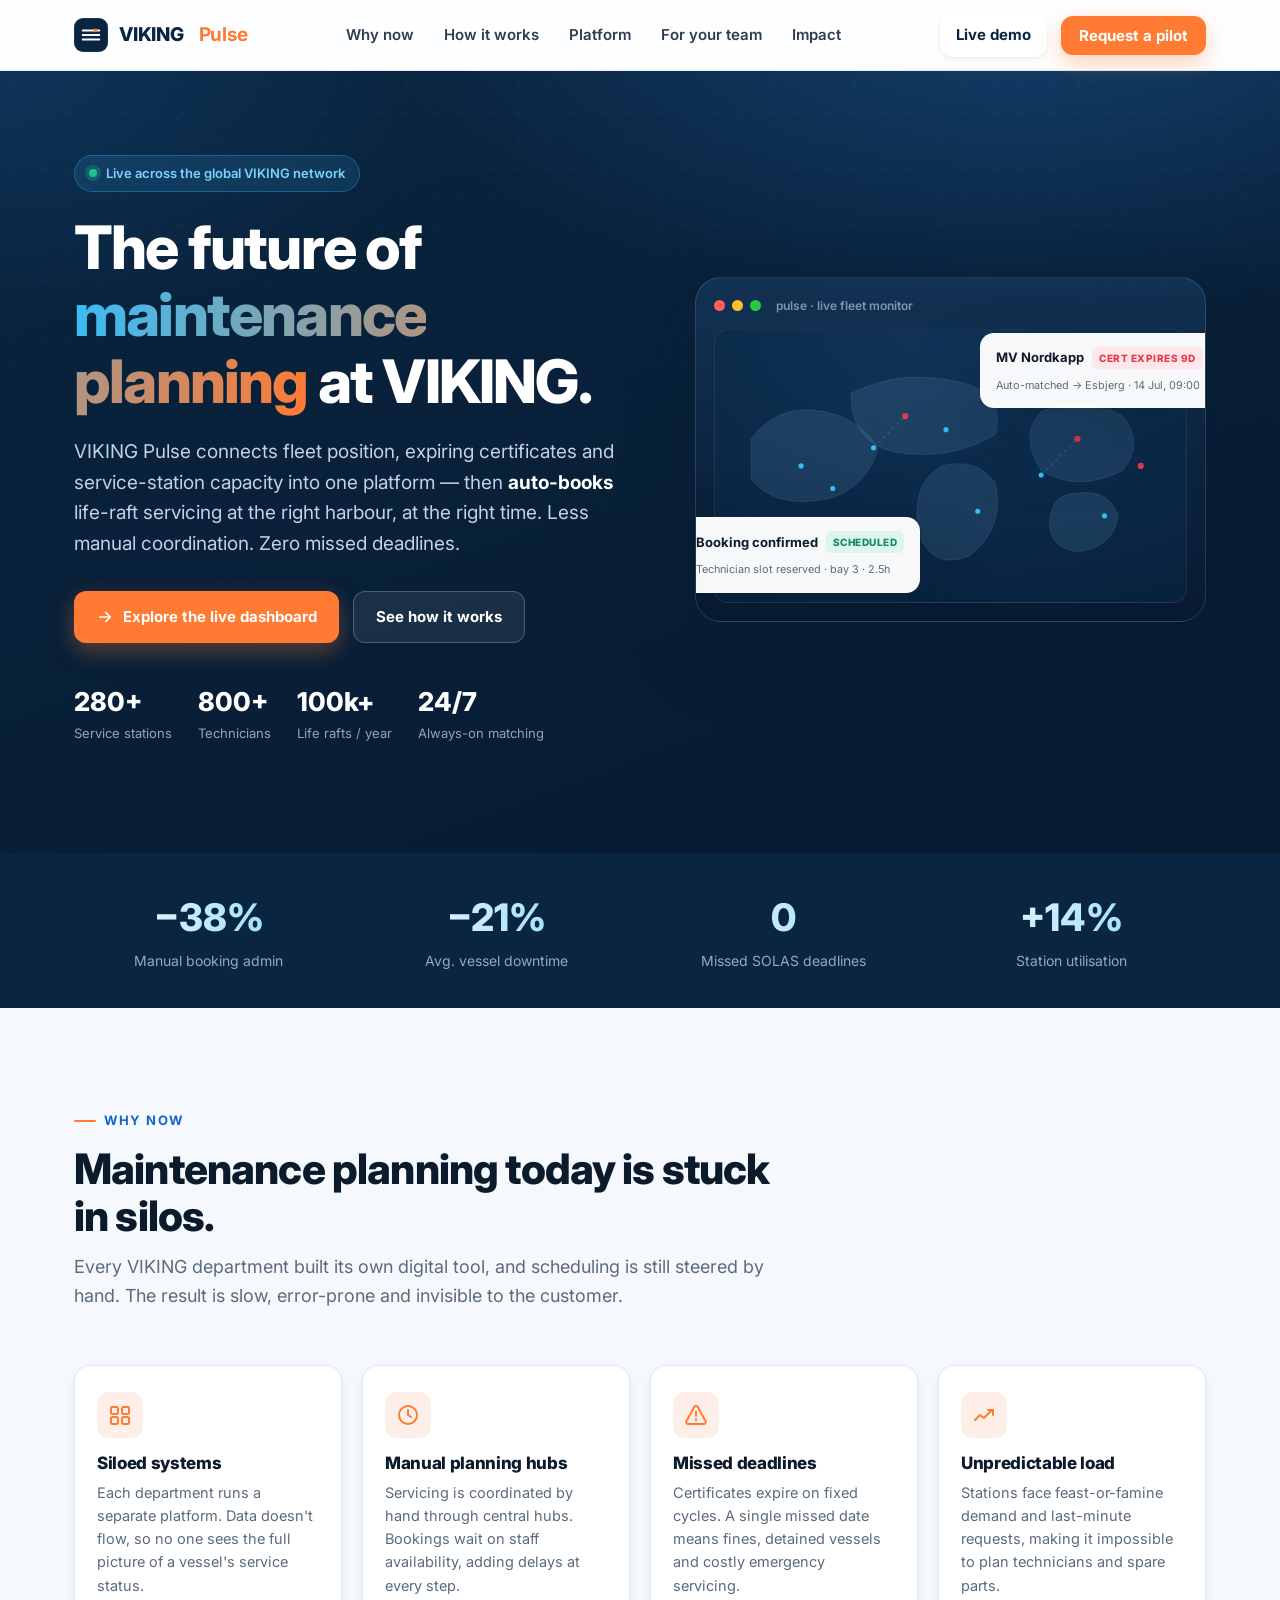
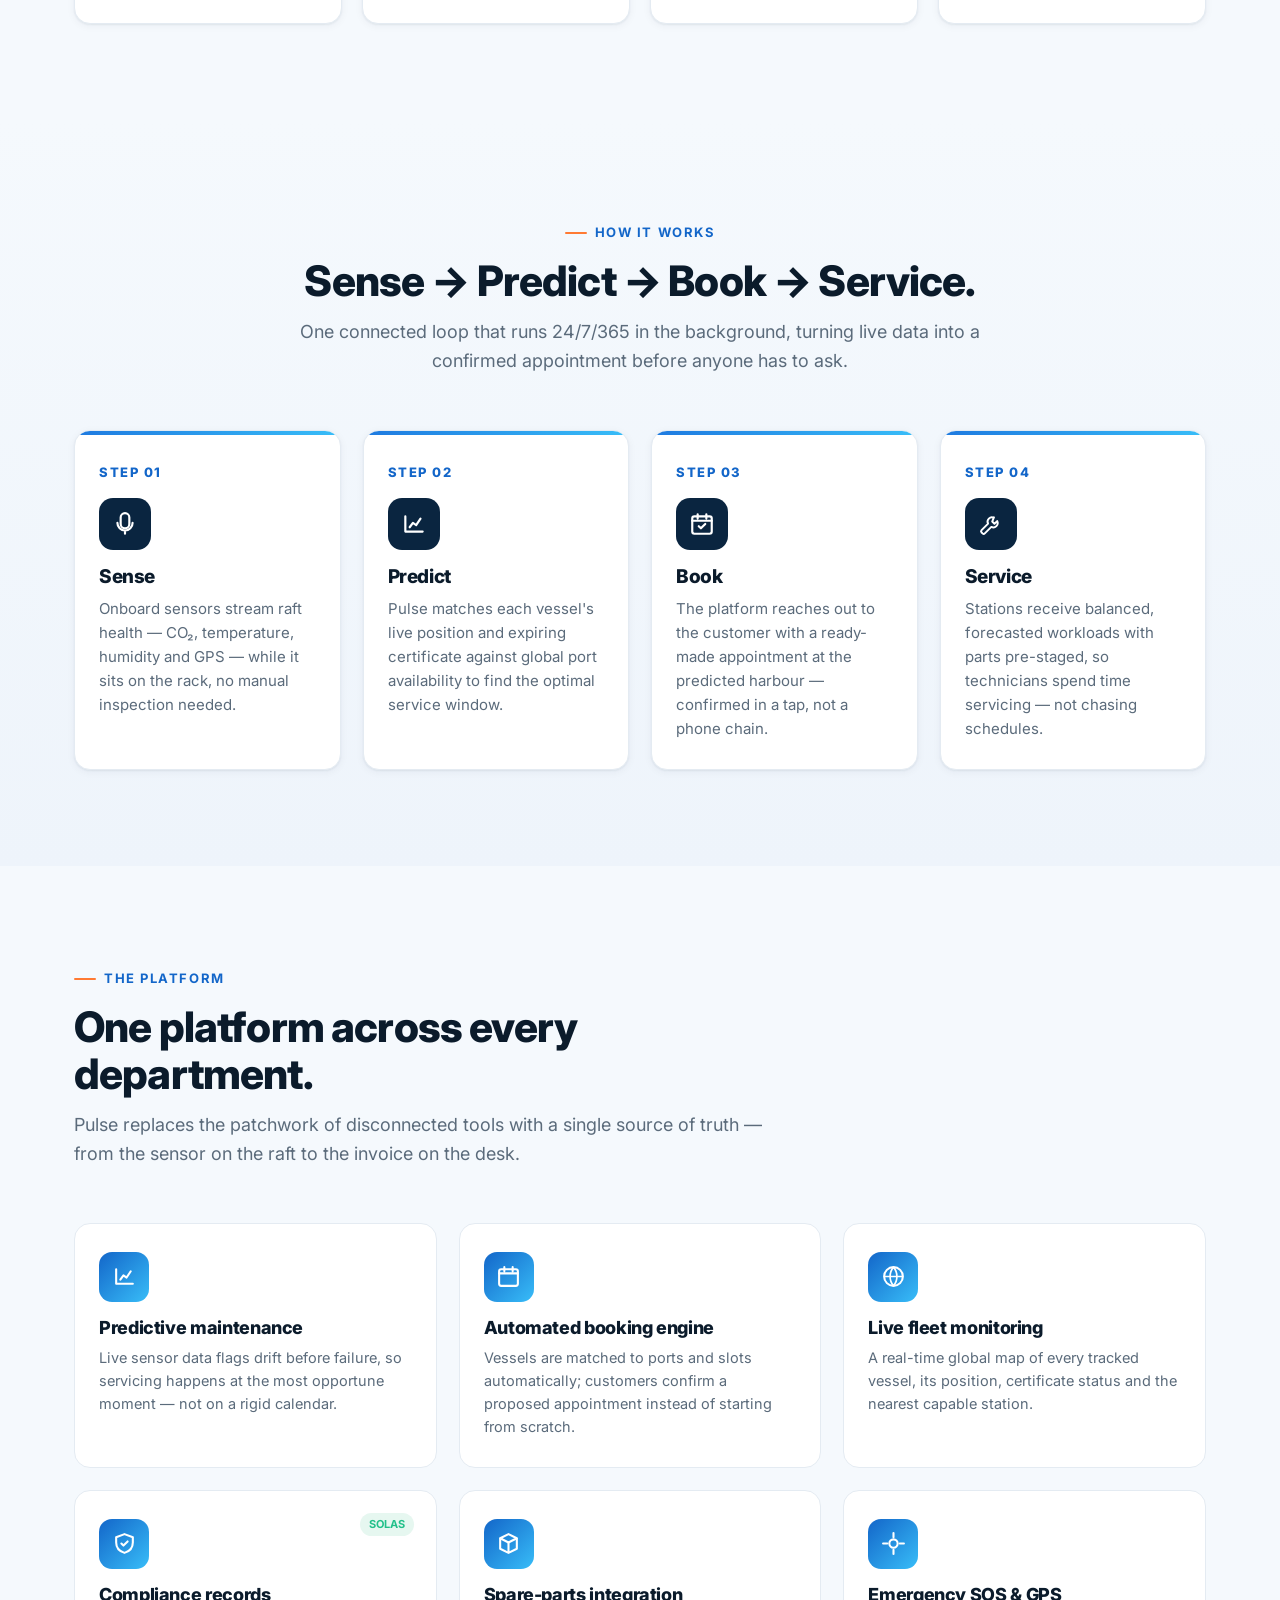
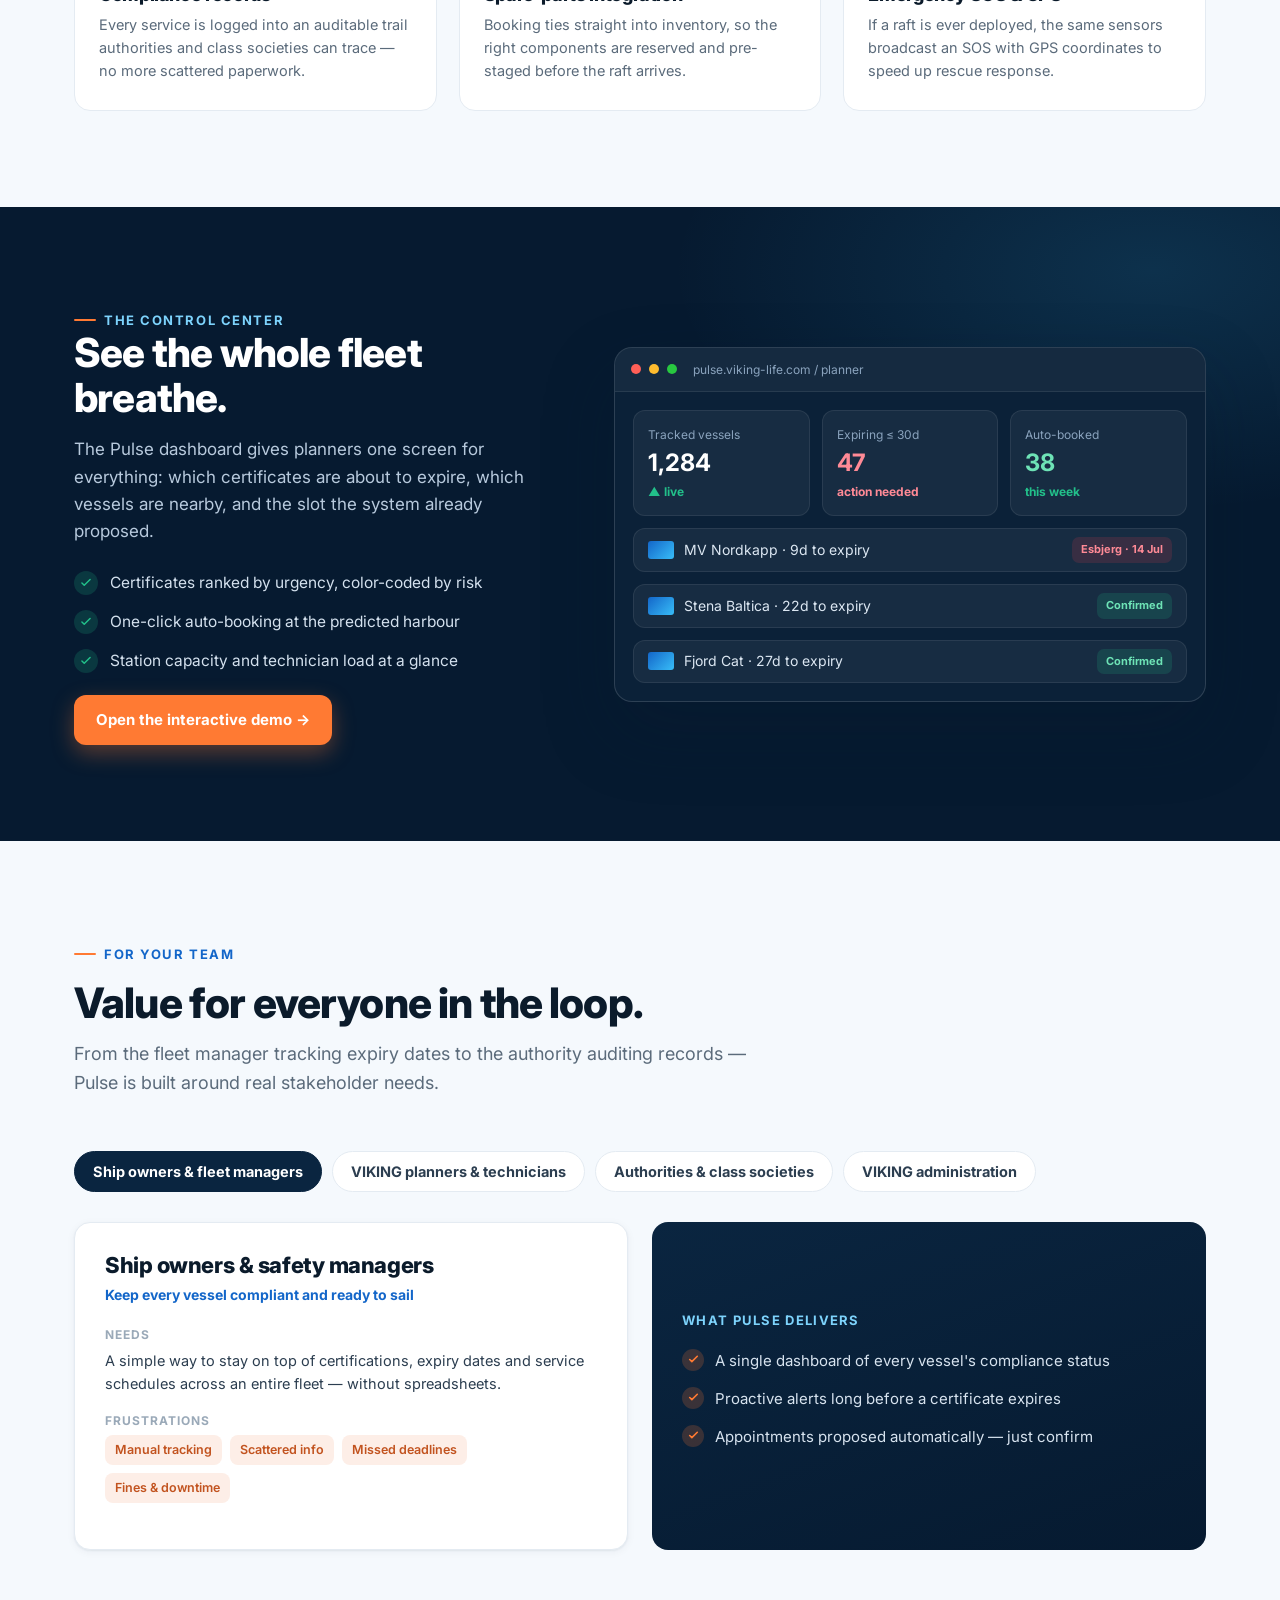
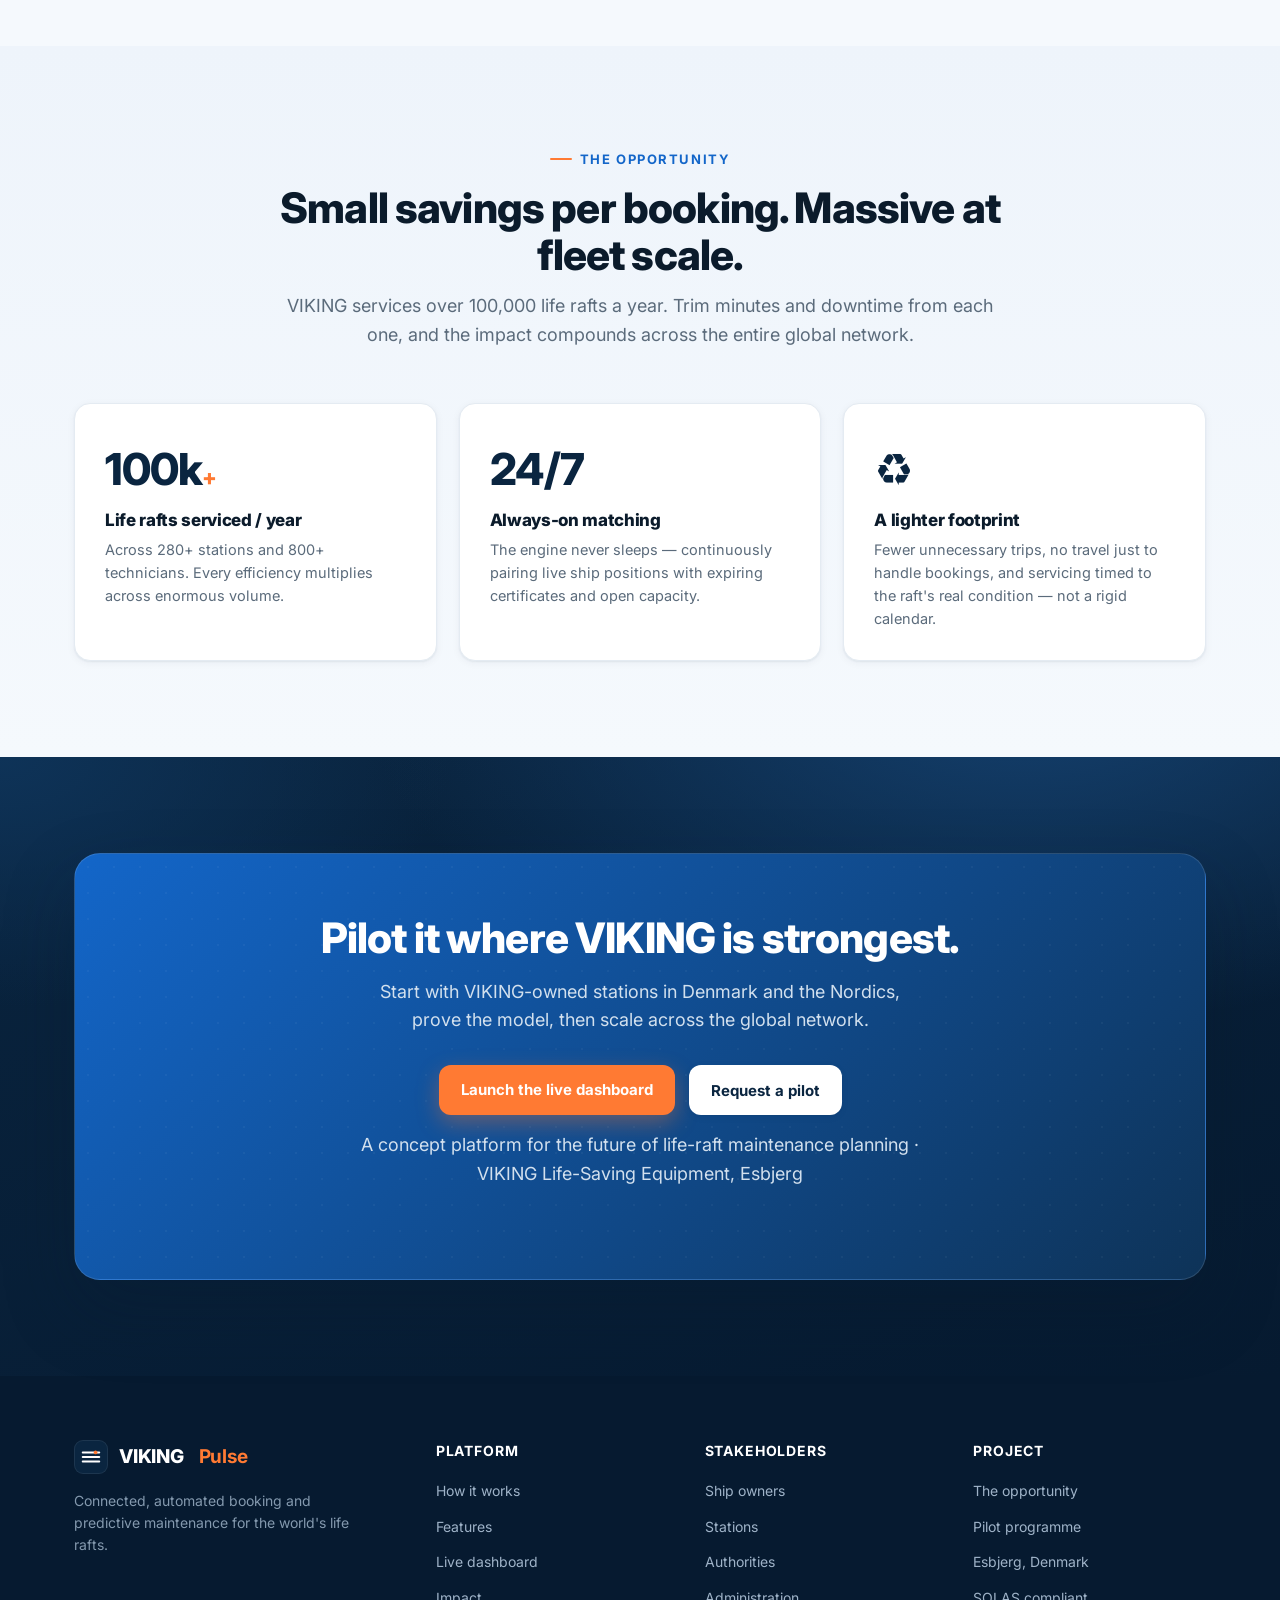
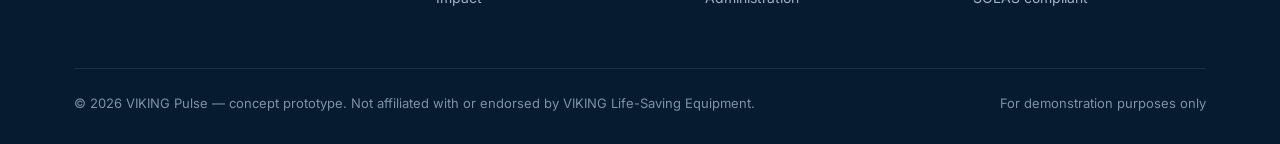
==== index.html @ c36af1ff "Add VIKING Pulse prototype (landing + dashboard) Introduce the VIKING Pulse concept prototype: add m" ====
<!DOCTYPE html>
<html lang="en">
<head>
  <meta charset="UTF-8" />
  <meta name="viewport" content="width=device-width, initial-scale=1.0" />
  <title>VIKING Pulse — Automated Booking & Predictive Maintenance for Life Rafts</title>
  <meta name="description" content="VIKING Pulse connects fleet position, expiring certificates and service-station capacity to auto-book life-raft maintenance at the right harbour — cutting downtime and keeping vessels SOLAS-compliant." />
  <link rel="preconnect" href="https://fonts.googleapis.com" />
  <link rel="preconnect" href="https://fonts.gstatic.com" crossorigin />
  <link href="https://fonts.googleapis.com/css2?family=Inter:wght@400;500;600;700;800&display=swap" rel="stylesheet" />
  <link rel="stylesheet" href="assets/styles.css" />
  <link rel="icon" href="data:image/svg+xml,<svg xmlns='http://www.w3.org/2000/svg' viewBox='0 0 32 32'><rect width='32' height='32' rx='8' fill='%230a2540'/><path d='M8 11h16M8 16h16M8 21h16' stroke='%23ff7a33' stroke-width='2.5' stroke-linecap='round'/></svg>" />
</head>
<body>

  <!-- ===================== NAV ===================== -->
  <header class="nav" id="nav">
    <div class="container nav-inner">
      <a class="brand" href="#top">
        <span class="mark">
          <svg viewBox="0 0 24 24" fill="none"><path d="M3 7h18M3 12h18M3 17h18" stroke="currentColor" stroke-width="2.2" stroke-linecap="round"/><circle cx="17" cy="7" r="2" fill="#ff7a33"/></svg>
        </span>
        VIKING&nbsp;<b>Pulse</b>
      </a>
      <nav class="nav-links" id="navLinks">
        <a href="#problem">Why now</a>
        <a href="#how">How it works</a>
        <a href="#features">Platform</a>
        <a href="#stakeholders">For your team</a>
        <a href="#impact">Impact</a>
        <a href="dashboard.html" class="nav-menu-cta nav-menu-demo">Live demo</a>
        <button class="btn btn-primary nav-menu-cta" data-pilot>Request a pilot</button>
      </nav>
      <div class="nav-cta">
        <a href="dashboard.html" class="btn btn-light" style="padding:10px 16px">Live demo</a>
        <button class="btn btn-primary" style="padding:10px 18px" data-pilot>Request a pilot</button>
        <button class="nav-toggle" id="navToggle" aria-label="Menu">
          <svg width="26" height="26" viewBox="0 0 24 24" fill="none"><path d="M4 7h16M4 12h16M4 17h16" stroke="#0a2540" stroke-width="2.2" stroke-linecap="round"/></svg>
        </button>
      </div>
    </div>
  </header>

  <!-- ===================== HERO ===================== -->
  <section class="hero" id="top">
    <div class="container hero-grid">
      <div>
        <span class="hero-badge"><span class="dot"></span> Live across the global VIKING network</span>
        <h1>The future of <span class="grad">maintenance planning</span> at VIKING.</h1>
        <p class="lead">
          VIKING Pulse connects fleet position, expiring certificates and service-station capacity into one
          platform — then <strong style="color:#fff">auto-books</strong> life-raft servicing at the right harbour,
          at the right time. Less manual coordination. Zero missed deadlines.
        </p>
        <div class="hero-actions">
          <a href="dashboard.html" class="btn btn-primary">
            <svg viewBox="0 0 24 24" fill="none"><path d="M5 12h14M13 6l6 6-6 6" stroke="currentColor" stroke-width="2.2" stroke-linecap="round" stroke-linejoin="round"/></svg>
            Explore the live dashboard
          </a>
          <a href="#how" class="btn btn-ghost">See how it works</a>
        </div>
        <div class="hero-meta">
          <div><b data-count="280" data-suffix="+">280+</b><span>Service stations</span></div>
          <div><b data-count="800" data-suffix="+">800+</b><span>Technicians</span></div>
          <div><b data-count="100" data-suffix="k+">100k+</b><span>Life rafts / year</span></div>
          <div><b>24/7</b><span>Always-on matching</span></div>
        </div>
      </div>

      <!-- Live fleet console -->
      <div class="console reveal">
        <div class="console-bar">
          <i></i><i></i><i></i>
          <span>pulse · live fleet monitor</span>
        </div>
        <div class="map-wrap">
          <svg viewBox="0 0 520 300" id="heroMap" aria-hidden="true">
            <!-- stylised continents -->
            <path class="land" d="M40,120 q30,-40 80,-30 q40,8 60,40 q-10,40 -50,55 q-60,15 -90,-20 z"/>
            <path class="land" d="M150,70 q60,-30 130,-10 q40,15 30,55 q-50,30 -110,20 q-50,-10 -50,-65 z"/>
            <path class="land" d="M250,150 q40,-10 60,20 q10,50 -30,80 q-40,15 -55,-25 q-10,-55 25,-75 z"/>
            <path class="land" d="M360,90 q50,-20 90,5 q25,30 0,60 q-50,25 -90,0 q-25,-40 0,-65 z"/>
            <path class="land" d="M400,180 q35,-5 45,25 q-5,35 -45,40 q-35,-5 -30,-40 q5,-25 30,-25 z"/>
            <!-- vessels injected by JS -->
            <g id="vesselLayer"></g>
          </svg>
        </div>

        <div class="float-card fc-1">
          <div class="fc-top">MV Nordkapp <span class="tag red">Cert expires 9d</span></div>
          <small>Auto-matched → Esbjerg · 14 Jul, 09:00</small>
        </div>
        <div class="float-card fc-2">
          <div class="fc-top">Booking confirmed <span class="tag green">Scheduled</span></div>
          <small>Technician slot reserved · bay 3 · 2.5h</small>
        </div>
      </div>
    </div>
  </section>

  <!-- ===================== STATS STRIPE ===================== -->
  <section class="stripe">
    <div class="container stripe-grid">
      <div class="s"><b>−38%</b><span>Manual booking admin</span></div>
      <div class="s"><b>−21%</b><span>Avg. vessel downtime</span></div>
      <div class="s"><b>0</b><span>Missed SOLAS deadlines</span></div>
      <div class="s"><b>+14%</b><span>Station utilisation</span></div>
    </div>
  </section>

  <!-- ===================== PROBLEM ===================== -->
  <section class="section" id="problem">
    <div class="container">
      <div class="section-head">
        <span class="eyebrow">Why now</span>
        <h2>Maintenance planning today is stuck in silos.</h2>
        <p>Every VIKING department built its own digital tool, and scheduling is still steered by hand. The result is slow, error-prone and invisible to the customer.</p>
      </div>
      <div class="prob-grid">
        <div class="prob reveal">
          <div class="ico"><svg viewBox="0 0 24 24" fill="none"><rect x="3" y="4" width="7" height="7" rx="1.5" stroke="currentColor" stroke-width="2"/><rect x="14" y="4" width="7" height="7" rx="1.5" stroke="currentColor" stroke-width="2"/><rect x="3" y="14" width="7" height="7" rx="1.5" stroke="currentColor" stroke-width="2"/><rect x="14" y="14" width="7" height="7" rx="1.5" stroke="currentColor" stroke-width="2"/></svg></div>
          <h3>Siloed systems</h3>
          <p>Each department runs a separate platform. Data doesn't flow, so no one sees the full picture of a vessel's service status.</p>
        </div>
        <div class="prob reveal">
          <div class="ico"><svg viewBox="0 0 24 24" fill="none"><path d="M12 7v5l3 2" stroke="currentColor" stroke-width="2" stroke-linecap="round"/><circle cx="12" cy="12" r="9" stroke="currentColor" stroke-width="2"/></svg></div>
          <h3>Manual planning hubs</h3>
          <p>Servicing is coordinated by hand through central hubs. Bookings wait on staff availability, adding delays at every step.</p>
        </div>
        <div class="prob reveal">
          <div class="ico"><svg viewBox="0 0 24 24" fill="none"><path d="M12 9v4" stroke="currentColor" stroke-width="2" stroke-linecap="round"/><circle cx="12" cy="16.5" r="1.2" fill="currentColor"/><path d="M10.3 3.9 2.5 18a2 2 0 0 0 1.7 3h15.6a2 2 0 0 0 1.7-3L13.7 3.9a2 2 0 0 0-3.4 0Z" stroke="currentColor" stroke-width="2" stroke-linejoin="round"/></svg></div>
          <h3>Missed deadlines</h3>
          <p>Certificates expire on fixed cycles. A single missed date means fines, detained vessels and costly emergency servicing.</p>
        </div>
        <div class="prob reveal">
          <div class="ico"><svg viewBox="0 0 24 24" fill="none"><path d="M3 17l5-5 4 3 8-8" stroke="currentColor" stroke-width="2" stroke-linecap="round" stroke-linejoin="round"/><path d="M21 7v5M21 7h-5" stroke="currentColor" stroke-width="2" stroke-linecap="round" stroke-linejoin="round"/></svg></div>
          <h3>Unpredictable load</h3>
          <p>Stations face feast-or-famine demand and last-minute requests, making it impossible to plan technicians and spare parts.</p>
        </div>
      </div>
    </div>
  </section>

  <!-- ===================== HOW IT WORKS ===================== -->
  <section class="section how" id="how">
    <div class="container">
      <div class="section-head center">
        <span class="eyebrow">How it works</span>
        <h2>Sense → Predict → Book → Service.</h2>
        <p>One connected loop that runs 24/7/365 in the background, turning live data into a confirmed appointment before anyone has to ask.</p>
      </div>
      <div class="steps">
        <div class="step reveal">
          <span class="num">STEP 01</span>
          <div class="ico"><svg viewBox="0 0 24 24" fill="none"><path d="M12 2a4 4 0 0 1 4 4v6a4 4 0 0 1-8 0V6a4 4 0 0 1 4-4Z" stroke="currentColor" stroke-width="2"/><path d="M5 11a7 7 0 0 0 14 0M12 18v3" stroke="currentColor" stroke-width="2" stroke-linecap="round"/></svg></div>
          <h3>Sense</h3>
          <p>Onboard sensors stream raft health — CO₂, temperature, humidity and GPS — while it sits on the rack, no manual inspection needed.</p>
        </div>
        <div class="step reveal">
          <span class="num">STEP 02</span>
          <div class="ico"><svg viewBox="0 0 24 24" fill="none"><path d="M4 19V5m0 14h16M8 15l3-4 3 2 4-6" stroke="currentColor" stroke-width="2" stroke-linecap="round" stroke-linejoin="round"/></svg></div>
          <h3>Predict</h3>
          <p>Pulse matches each vessel's live position and expiring certificate against global port availability to find the optimal service window.</p>
        </div>
        <div class="step reveal">
          <span class="num">STEP 03</span>
          <div class="ico"><svg viewBox="0 0 24 24" fill="none"><rect x="3" y="5" width="18" height="16" rx="2" stroke="currentColor" stroke-width="2"/><path d="M3 9h18M8 3v4M16 3v4M9 14l2 2 4-4" stroke="currentColor" stroke-width="2" stroke-linecap="round" stroke-linejoin="round"/></svg></div>
          <h3>Book</h3>
          <p>The platform reaches out to the customer with a ready-made appointment at the predicted harbour — confirmed in a tap, not a phone chain.</p>
        </div>
        <div class="step reveal">
          <span class="num">STEP 04</span>
          <div class="ico"><svg viewBox="0 0 24 24" fill="none"><path d="M14.7 6.3a4 4 0 0 0-5.4 5.4l-6 6a1.5 1.5 0 0 0 0 2.1l.9.9a1.5 1.5 0 0 0 2.1 0l6-6a4 4 0 0 0 5.4-5.4l-2.5 2.5-2.1-2.1 1.6-3.9Z" stroke="currentColor" stroke-width="1.8" stroke-linejoin="round"/></svg></div>
          <h3>Service</h3>
          <p>Stations receive balanced, forecasted workloads with parts pre-staged, so technicians spend time servicing — not chasing schedules.</p>
        </div>
      </div>
    </div>
  </section>

  <!-- ===================== FEATURES ===================== -->
  <section class="section" id="features">
    <div class="container">
      <div class="section-head">
        <span class="eyebrow">The platform</span>
        <h2>One platform across every department.</h2>
        <p>Pulse replaces the patchwork of disconnected tools with a single source of truth — from the sensor on the raft to the invoice on the desk.</p>
      </div>
      <div class="feat-grid">
        <div class="feat reveal">
          <div class="ico"><svg viewBox="0 0 24 24" fill="none"><path d="M4 19V5m0 14h16M8 15l3-4 3 2 4-6" stroke="currentColor" stroke-width="2" stroke-linecap="round" stroke-linejoin="round"/></svg></div>
          <h3>Predictive maintenance</h3>
          <p>Live sensor data flags drift before failure, so servicing happens at the most opportune moment — not on a rigid calendar.</p>
        </div>
        <div class="feat reveal">
          <div class="ico"><svg viewBox="0 0 24 24" fill="none"><rect x="3" y="5" width="18" height="16" rx="2" stroke="currentColor" stroke-width="2"/><path d="M3 9h18M8 3v4M16 3v4" stroke="currentColor" stroke-width="2" stroke-linecap="round"/></svg></div>
          <h3>Automated booking engine</h3>
          <p>Vessels are matched to ports and slots automatically; customers confirm a proposed appointment instead of starting from scratch.</p>
        </div>
        <div class="feat reveal">
          <div class="ico"><svg viewBox="0 0 24 24" fill="none"><circle cx="12" cy="12" r="9" stroke="currentColor" stroke-width="2"/><path d="M3 12h18M12 3a14 14 0 0 1 0 18M12 3a14 14 0 0 0 0 18" stroke="currentColor" stroke-width="1.6"/></svg></div>
          <h3>Live fleet monitoring</h3>
          <p>A real-time global map of every tracked vessel, its position, certificate status and the nearest capable station.</p>
        </div>
        <div class="feat reveal">
          <span class="chip">SOLAS</span>
          <div class="ico"><svg viewBox="0 0 24 24" fill="none"><path d="M12 3l8 3v5c0 5-3.4 8.6-8 10-4.6-1.4-8-5-8-10V6l8-3Z" stroke="currentColor" stroke-width="2" stroke-linejoin="round"/><path d="M9 12l2 2 4-4" stroke="currentColor" stroke-width="2" stroke-linecap="round" stroke-linejoin="round"/></svg></div>
          <h3>Compliance records</h3>
          <p>Every service is logged into an auditable trail authorities and class societies can trace — no more scattered paperwork.</p>
        </div>
        <div class="feat reveal">
          <div class="ico"><svg viewBox="0 0 24 24" fill="none"><path d="M20 7 12 3 4 7l8 4 8-4Z" stroke="currentColor" stroke-width="2" stroke-linejoin="round"/><path d="M4 7v10l8 4 8-4V7M12 11v10" stroke="currentColor" stroke-width="2" stroke-linejoin="round"/></svg></div>
          <h3>Spare-parts integration</h3>
          <p>Booking ties straight into inventory, so the right components are reserved and pre-staged before the raft arrives.</p>
        </div>
        <div class="feat reveal">
          <div class="ico"><svg viewBox="0 0 24 24" fill="none"><path d="M12 2v4M12 18v4M2 12h4M18 12h4" stroke="currentColor" stroke-width="2" stroke-linecap="round"/><circle cx="12" cy="12" r="4" stroke="currentColor" stroke-width="2"/></svg></div>
          <h3>Emergency SOS &amp; GPS</h3>
          <p>If a raft is ever deployed, the same sensors broadcast an SOS with GPS coordinates to speed up rescue response.</p>
        </div>
      </div>
    </div>
  </section>

  <!-- ===================== SHOWCASE / DASHBOARD ===================== -->
  <section class="section showcase">
    <div class="container grid">
      <div class="reveal">
        <span class="eyebrow" style="color:var(--cyan-300)">The control center</span>
        <h2>See the whole fleet breathe.</h2>
        <p>The Pulse dashboard gives planners one screen for everything: which certificates are about to expire, which vessels are nearby, and the slot the system already proposed.</p>
        <ul class="feature-list">
          <li><span class="tick"><svg viewBox="0 0 24 24" fill="none"><path d="M5 12l4 4 10-10" stroke="currentColor" stroke-width="2.5" stroke-linecap="round" stroke-linejoin="round"/></svg></span> Certificates ranked by urgency, color-coded by risk</li>
          <li><span class="tick"><svg viewBox="0 0 24 24" fill="none"><path d="M5 12l4 4 10-10" stroke="currentColor" stroke-width="2.5" stroke-linecap="round" stroke-linejoin="round"/></svg></span> One-click auto-booking at the predicted harbour</li>
          <li><span class="tick"><svg viewBox="0 0 24 24" fill="none"><path d="M5 12l4 4 10-10" stroke="currentColor" stroke-width="2.5" stroke-linecap="round" stroke-linejoin="round"/></svg></span> Station capacity and technician load at a glance</li>
        </ul>
        <a href="dashboard.html" class="btn btn-primary" style="margin-top:8px">Open the interactive demo →</a>
      </div>
      <div class="preview-frame reveal">
        <div class="preview-top"><i></i><i></i><i></i><span>pulse.viking-life.com / planner</span></div>
        <div class="preview-body">
          <div class="pv-kpi"><span>Tracked vessels</span><b>1,284</b><span class="up">▲ live</span></div>
          <div class="pv-kpi"><span>Expiring ≤ 30d</span><b style="color:#ff8a96">47</b><span class="up" style="color:#ff8a96">action needed</span></div>
          <div class="pv-kpi"><span>Auto-booked</span><b style="color:#6ee3b6">38</b><span class="up">this week</span></div>
          <div class="pv-row"><div class="l"><span class="flag"></span> MV Nordkapp · 9d to expiry</div><span class="mini-tag r">Esbjerg · 14 Jul</span></div>
          <div class="pv-row"><div class="l"><span class="flag"></span> Stena Baltica · 22d to expiry</div><span class="mini-tag g">Confirmed</span></div>
          <div class="pv-row"><div class="l"><span class="flag"></span> Fjord Cat · 27d to expiry</div><span class="mini-tag g">Confirmed</span></div>
        </div>
      </div>
    </div>
  </section>

  <!-- ===================== STAKEHOLDERS ===================== -->
  <section class="section" id="stakeholders">
    <div class="container">
      <div class="section-head">
        <span class="eyebrow">For your team</span>
        <h2>Value for everyone in the loop.</h2>
        <p>From the fleet manager tracking expiry dates to the authority auditing records — Pulse is built around real stakeholder needs.</p>
      </div>

      <div class="tabs" id="tabs">
        <button class="tab-btn active" data-tab="owners">Ship owners &amp; fleet managers</button>
        <button class="tab-btn" data-tab="stations">VIKING planners &amp; technicians</button>
        <button class="tab-btn" data-tab="auth">Authorities &amp; class societies</button>
        <button class="tab-btn" data-tab="admin">VIKING administration</button>
      </div>

      <div class="tab-panel active" data-panel="owners">
        <div class="persona">
          <h3>Ship owners &amp; safety managers</h3>
          <span class="role">Keep every vessel compliant and ready to sail</span>
          <div class="block"><h4>Needs</h4><p>A simple way to stay on top of certifications, expiry dates and service schedules across an entire fleet — without spreadsheets.</p></div>
          <div class="block"><h4>Frustrations</h4>
            <div class="pains"><span>Manual tracking</span><span>Scattered info</span><span>Missed deadlines</span><span>Fines &amp; downtime</span></div>
          </div>
        </div>
        <div class="value-card">
          <h4>What Pulse delivers</h4>
          <ul>
            <li><span class="tick"><svg viewBox="0 0 24 24" fill="none"><path d="M5 12l4 4 10-10" stroke="currentColor" stroke-width="3" stroke-linecap="round" stroke-linejoin="round"/></svg></span> A single dashboard of every vessel's compliance status</li>
            <li><span class="tick"><svg viewBox="0 0 24 24" fill="none"><path d="M5 12l4 4 10-10" stroke="currentColor" stroke-width="3" stroke-linecap="round" stroke-linejoin="round"/></svg></span> Proactive alerts long before a certificate expires</li>
            <li><span class="tick"><svg viewBox="0 0 24 24" fill="none"><path d="M5 12l4 4 10-10" stroke="currentColor" stroke-width="3" stroke-linecap="round" stroke-linejoin="round"/></svg></span> Appointments proposed automatically — just confirm</li>
          </ul>
        </div>
      </div>

      <div class="tab-panel" data-panel="stations">
        <div class="persona">
          <h3>Station planners &amp; technicians</h3>
          <span class="role">Plan and perform life-raft servicing</span>
          <div class="block"><h4>Needs</h4><p>Accurate forecasts of workload and incoming demand so technicians and spare parts can be allocated efficiently.</p></div>
          <div class="block"><h4>Frustrations</h4>
            <div class="pains"><span>Unpredictable bookings</span><span>Last-minute requests</span><span>No-shows</span><span>Idle capacity</span></div>
          </div>
        </div>
        <div class="value-card">
          <h4>What Pulse delivers</h4>
          <ul>
            <li><span class="tick"><svg viewBox="0 0 24 24" fill="none"><path d="M5 12l4 4 10-10" stroke="currentColor" stroke-width="3" stroke-linecap="round" stroke-linejoin="round"/></svg></span> Demand forecasts that smooth out feast-or-famine weeks</li>
            <li><span class="tick"><svg viewBox="0 0 24 24" fill="none"><path d="M5 12l4 4 10-10" stroke="currentColor" stroke-width="3" stroke-linecap="round" stroke-linejoin="round"/></svg></span> Balanced technician workloads, planned days ahead</li>
            <li><span class="tick"><svg viewBox="0 0 24 24" fill="none"><path d="M5 12l4 4 10-10" stroke="currentColor" stroke-width="3" stroke-linecap="round" stroke-linejoin="round"/></svg></span> Parts auto-reserved the moment a booking lands</li>
          </ul>
        </div>
      </div>

      <div class="tab-panel" data-panel="auth">
        <div class="persona">
          <h3>Authorities &amp; class societies</h3>
          <span class="role">Verify SOLAS and maritime safety compliance</span>
          <div class="block"><h4>Needs</h4><p>Transparent, accurate and auditable servicing records that can be traced for any vessel at any time.</p></div>
          <div class="block"><h4>Frustrations</h4>
            <div class="pains"><span>Incomplete docs</span><span>Hard to trace history</span><span>Paper trails</span></div>
          </div>
        </div>
        <div class="value-card">
          <h4>What Pulse delivers</h4>
          <ul>
            <li><span class="tick"><svg viewBox="0 0 24 24" fill="none"><path d="M5 12l4 4 10-10" stroke="currentColor" stroke-width="3" stroke-linecap="round" stroke-linejoin="round"/></svg></span> A complete, tamper-evident service history per raft</li>
            <li><span class="tick"><svg viewBox="0 0 24 24" fill="none"><path d="M5 12l4 4 10-10" stroke="currentColor" stroke-width="3" stroke-linecap="round" stroke-linejoin="round"/></svg></span> Instant, exportable compliance reports</li>
            <li><span class="tick"><svg viewBox="0 0 24 24" fill="none"><path d="M5 12l4 4 10-10" stroke="currentColor" stroke-width="3" stroke-linecap="round" stroke-linejoin="round"/></svg></span> Full traceability from sensor reading to certificate</li>
          </ul>
        </div>
      </div>

      <div class="tab-panel" data-panel="admin">
        <div class="persona">
          <h3>VIKING administration</h3>
          <span class="role">Run the servicing business efficiently</span>
          <div class="block"><h4>Needs</h4><p>Better forecasting, higher resource utilisation, stronger customer retention and stable, predictable revenue.</p></div>
          <div class="block"><h4>Frustrations</h4>
            <div class="pains"><span>Inefficient scheduling</span><span>Underused capacity</span><span>Missed opportunities</span></div>
          </div>
        </div>
        <div class="value-card">
          <h4>What Pulse delivers</h4>
          <ul>
            <li><span class="tick"><svg viewBox="0 0 24 24" fill="none"><path d="M5 12l4 4 10-10" stroke="currentColor" stroke-width="3" stroke-linecap="round" stroke-linejoin="round"/></svg></span> One connected platform replacing siloed tools</li>
            <li><span class="tick"><svg viewBox="0 0 24 24" fill="none"><path d="M5 12l4 4 10-10" stroke="currentColor" stroke-width="3" stroke-linecap="round" stroke-linejoin="round"/></svg></span> Higher utilisation and fewer empty service bays</li>
            <li><span class="tick"><svg viewBox="0 0 24 24" fill="none"><path d="M5 12l4 4 10-10" stroke="currentColor" stroke-width="3" stroke-linecap="round" stroke-linejoin="round"/></svg></span> Data-driven decisions across the whole network</li>
          </ul>
        </div>
      </div>
    </div>
  </section>

  <!-- ===================== IMPACT ===================== -->
  <section class="section impact" id="impact">
    <div class="container">
      <div class="section-head center">
        <span class="eyebrow">The opportunity</span>
        <h2>Small savings per booking. Massive at fleet scale.</h2>
        <p>VIKING services over 100,000 life rafts a year. Trim minutes and downtime from each one, and the impact compounds across the entire global network.</p>
      </div>
      <div class="impact-grid">
        <div class="impact-card reveal">
          <div class="big">100k<small>+</small></div>
          <h3>Life rafts serviced / year</h3>
          <p>Across 280+ stations and 800+ technicians. Every efficiency multiplies across enormous volume.</p>
        </div>
        <div class="impact-card reveal">
          <div class="big">24/7</div>
          <h3>Always-on matching</h3>
          <p>The engine never sleeps — continuously pairing live ship positions with expiring certificates and open capacity.</p>
        </div>
        <div class="impact-card reveal">
          <div class="big">♻︎</div>
          <h3>A lighter footprint</h3>
          <p>Fewer unnecessary trips, no travel just to handle bookings, and servicing timed to the raft's real condition — not a rigid calendar.</p>
        </div>
      </div>
    </div>
  </section>

  <!-- ===================== CTA ===================== -->
  <section class="cta section" id="cta">
    <div class="container">
      <div class="cta-box reveal">
        <h2>Pilot it where VIKING is strongest.</h2>
        <p>Start with VIKING-owned stations in Denmark and the Nordics, prove the model, then scale across the global network.</p>
        <div class="cta-actions">
          <a href="dashboard.html" class="btn btn-primary">Launch the live dashboard</a>
          <button class="btn btn-light" data-pilot>Request a pilot</button>
        </div>
        <p class="cta-note">A concept platform for the future of life-raft maintenance planning · VIKING Life-Saving Equipment, Esbjerg</p>
      </div>
    </div>
  </section>

  <!-- ===================== FOOTER ===================== -->
  <footer class="footer">
    <div class="container">
      <div class="footer-grid">
        <div>
          <a class="brand" href="#top">
            <span class="mark"><svg viewBox="0 0 24 24" fill="none"><path d="M3 7h18M3 12h18M3 17h18" stroke="currentColor" stroke-width="2.2" stroke-linecap="round"/><circle cx="17" cy="7" r="2" fill="#ff7a33"/></svg></span>
            VIKING&nbsp;<b style="color:var(--orange)">Pulse</b>
          </a>
          <p>Connected, automated booking and predictive maintenance for the world's life rafts.</p>
        </div>
        <div>
          <h5>Platform</h5>
          <ul>
            <li><a href="#how">How it works</a></li>
            <li><a href="#features">Features</a></li>
            <li><a href="dashboard.html">Live dashboard</a></li>
            <li><a href="#impact">Impact</a></li>
          </ul>
        </div>
        <div>
          <h5>Stakeholders</h5>
          <ul>
            <li><a href="#stakeholders">Ship owners</a></li>
            <li><a href="#stakeholders">Stations</a></li>
            <li><a href="#stakeholders">Authorities</a></li>
            <li><a href="#stakeholders">Administration</a></li>
          </ul>
        </div>
        <div>
          <h5>Project</h5>
          <ul>
            <li><a href="#problem">The opportunity</a></li>
            <li><a href="#cta">Pilot programme</a></li>
            <li><a href="#top">Esbjerg, Denmark</a></li>
            <li><a href="#top">SOLAS compliant</a></li>
          </ul>
        </div>
      </div>
      <div class="footer-bottom">
        <span>© 2026 VIKING Pulse — concept prototype. Not affiliated with or endorsed by VIKING Life-Saving Equipment.</span>
        <span>For demonstration purposes only</span>
      </div>
    </div>
  </footer>

  <!-- ===================== PILOT REQUEST MODAL ===================== -->
  <div class="lm-bg" id="pilotBg">
    <div class="lm" role="dialog" aria-modal="true" aria-labelledby="pilotTitle">
      <button class="lm-x" id="pilotClose" aria-label="Close">×</button>
      <div id="pilotForm">
        <span class="eyebrow">Pilot programme</span>
        <h2 id="pilotTitle" style="font-size:26px;margin:10px 0 6px">Bring Pulse to your fleet.</h2>
        <p style="color:var(--ink-500);margin-bottom:22px">Tell us about your operation and we'll scope a pilot — starting with VIKING-owned stations in Denmark &amp; the Nordics.</p>
        <form id="pilotFormEl" novalidate>
          <div class="lm-row">
            <div class="lm-field"><label>Full name</label><input name="name" type="text" required placeholder="Jane Hansen" /></div>
            <div class="lm-field"><label>Work email</label><input name="email" type="email" required placeholder="jane@fleet.com" /></div>
          </div>
          <div class="lm-row">
            <div class="lm-field"><label>Company</label><input name="company" type="text" required placeholder="Nordic Shipping A/S" /></div>
            <div class="lm-field"><label>Vessels in fleet</label>
              <select name="fleet">
                <option>1–10</option><option>11–50</option><option>51–200</option><option>200+</option>
              </select></div>
          </div>
          <div class="lm-field"><label>Primary interest</label>
            <select name="interest">
              <option>Automated booking</option>
              <option>Predictive maintenance</option>
              <option>SOLAS compliance &amp; records</option>
              <option>Fleet-wide certificate tracking</option>
              <option>Everything — full platform</option>
            </select></div>
          <div class="lm-field"><label>Anything else? (optional)</label>
            <textarea name="notes" rows="2" placeholder="Tell us about your current process…"></textarea></div>
          <p class="lm-err" id="pilotErr"></p>
          <button class="btn btn-primary" type="submit" style="width:100%;margin-top:6px">Request pilot scoping</button>
          <p style="font-size:12px;color:var(--ink-300);text-align:center;margin-top:12px">Demo form · submissions are saved locally in your browser, nothing is sent.</p>
        </form>
      </div>
      <div id="pilotDone" style="display:none;text-align:center;padding:20px 0">
        <div class="lm-ring"><svg viewBox="0 0 24 24" fill="none"><path d="M5 12l4 4 10-10" stroke="currentColor" stroke-width="2.5" stroke-linecap="round" stroke-linejoin="round"/></svg></div>
        <h2 style="font-size:24px;margin-bottom:8px">Request received 🎉</h2>
        <p style="color:var(--ink-500)" id="pilotDoneMsg">Thanks! A VIKING Pulse specialist will be in touch to scope your pilot.</p>
        <div style="display:flex;gap:12px;justify-content:center;margin-top:24px">
          <a href="dashboard.html" class="btn btn-blue">Explore the dashboard</a>
          <button class="btn btn-light" id="pilotDoneClose">Close</button>
        </div>
      </div>
    </div>
  </div>

  <script src="assets/app.js"></script>
</body>
</html>
---- assets/styles.css ----
/* =========================================================
   VIKING Pulse — Connected Maintenance & Booking Platform
   Design system + landing page styles
   Concept prototype — not affiliated with VIKING Life-Saving Equipment
   ========================================================= */

:root {
  /* Brand palette — maritime navy + safety accents */
  --navy-900: #061a30;
  --navy-800: #0a2540;
  --navy-700: #0e3358;
  --blue-600: #1366c9;
  --blue-500: #1e7ae0;
  --cyan-400: #38bdf8;
  --cyan-300: #7dd3fc;
  --orange: #ff7a33;     /* safety high-vis accent */
  --amber: #ffb020;
  --red: #e6394a;        /* alerts / expiring certs */
  --green: #22c08a;      /* compliant / scheduled */

  --ink-900: #0b1b2b;
  --ink-700: #2c3e50;
  --ink-500: #5b6b7b;
  --ink-300: #9aa9b8;
  --line: #e4ebf2;
  --bg: #f5f9fd;
  --bg-soft: #eef4fb;
  --white: #ffffff;

  --radius: 16px;
  --radius-sm: 10px;
  --radius-lg: 26px;
  --shadow-sm: 0 1px 2px rgba(10, 37, 64, .06), 0 2px 8px rgba(10, 37, 64, .05);
  --shadow: 0 10px 30px rgba(10, 37, 64, .10);
  --shadow-lg: 0 30px 70px rgba(6, 26, 48, .25);
  --maxw: 1180px;

  --grad-ocean: radial-gradient(1200px 600px at 80% -10%, #14406e 0%, transparent 55%),
                radial-gradient(900px 500px at 0% 0%, #0e3358 0%, transparent 50%),
                linear-gradient(160deg, #0a2540 0%, #061a30 100%);
  --font: "Inter", "Segoe UI", system-ui, -apple-system, Roboto, Helvetica, Arial, sans-serif;
}

* { box-sizing: border-box; margin: 0; padding: 0; }
html { scroll-behavior: smooth; }
body {
  font-family: var(--font);
  color: var(--ink-700);
  background: var(--bg);
  line-height: 1.6;
  -webkit-font-smoothing: antialiased;
  overflow-x: hidden;
}
img { max-width: 100%; display: block; }
a { color: inherit; text-decoration: none; }
ul { list-style: none; }

.container { width: 100%; max-width: var(--maxw); margin-inline: auto; padding-inline: 24px; }

/* ---------- Typography helpers ---------- */
h1, h2, h3 { color: var(--ink-900); line-height: 1.12; letter-spacing: -.02em; font-weight: 800; }
.eyebrow {
  display: inline-flex; align-items: center; gap: 8px;
  font-size: 13px; font-weight: 700; letter-spacing: .12em; text-transform: uppercase;
  color: var(--blue-600);
}
.eyebrow::before { content: ""; width: 22px; height: 2px; background: var(--orange); border-radius: 2px; }
.section { padding: 96px 0; }
.section-head { max-width: 720px; margin-bottom: 54px; }
.section-head h2 { font-size: clamp(28px, 4vw, 42px); margin: 14px 0 14px; }
.section-head p { font-size: 18px; color: var(--ink-500); }
.center { text-align: center; margin-inline: auto; }

/* ---------- Buttons ---------- */
.btn {
  display: inline-flex; align-items: center; gap: 9px; justify-content: center;
  font-weight: 700; font-size: 15px; border: 0; cursor: pointer;
  padding: 13px 22px; border-radius: 12px; transition: .18s ease;
  font-family: inherit;
}
.btn svg { width: 18px; height: 18px; }
.btn-primary { background: var(--orange); color: #fff; box-shadow: 0 8px 22px rgba(255,122,51,.35); }
.btn-primary:hover { transform: translateY(-2px); box-shadow: 0 12px 28px rgba(255,122,51,.45); }
.btn-blue { background: var(--blue-600); color: #fff; box-shadow: 0 8px 22px rgba(19,102,201,.35); }
.btn-blue:hover { transform: translateY(-2px); background: var(--blue-500); }
.btn-ghost { background: rgba(255,255,255,.08); color: #fff; border: 1px solid rgba(255,255,255,.22); }
.btn-ghost:hover { background: rgba(255,255,255,.16); }
.btn-light { background: #fff; color: var(--navy-800); box-shadow: var(--shadow-sm); }
.btn-light:hover { transform: translateY(-2px); box-shadow: var(--shadow); }

/* =========================================================
   NAVBAR
   ========================================================= */
.nav {
  position: sticky; top: 0; z-index: 50;
  backdrop-filter: blur(12px);
  background: rgba(255,255,255,.82);
  border-bottom: 1px solid var(--line);
  transition: .3s;
}
.nav-inner { display: flex; align-items: center; justify-content: space-between; height: 70px; }
.brand { display: flex; align-items: center; gap: 11px; font-weight: 800; color: var(--navy-800); font-size: 19px; letter-spacing: -.01em; }
.brand .mark {
  width: 34px; height: 34px; border-radius: 9px;
  background: var(--navy-800);
  display: grid; place-items: center; color: #fff;
  box-shadow: inset 0 0 0 1px rgba(255,255,255,.08);
}
.brand .mark svg { width: 22px; height: 22px; }
.brand b { color: var(--orange); }
.nav-links { display: flex; gap: 30px; align-items: center; }
.nav-links a { font-size: 15px; font-weight: 600; color: var(--ink-700); transition: .15s; }
.nav-links a:hover { color: var(--blue-600); }
.nav-cta { display: flex; align-items: center; gap: 14px; }
.nav-menu-cta { display: none; } /* only shown inside the open mobile menu */
.nav-toggle { display: none; background: none; border: 0; cursor: pointer; }

/* =========================================================
   HERO
   ========================================================= */
.hero {
  position: relative; color: #fff; overflow: hidden;
  background: var(--grad-ocean);
  padding: 84px 0 110px;
}
.hero::after {
  content: ""; position: absolute; inset: 0; pointer-events: none;
  background-image: radial-gradient(rgba(255,255,255,.05) 1px, transparent 1px);
  background-size: 28px 28px; mask-image: linear-gradient(180deg, #000, transparent 70%);
}
.hero-grid { position: relative; z-index: 2; display: grid; grid-template-columns: 1.05fr .95fr; gap: 56px; align-items: center; }
.hero-badge {
  display: inline-flex; align-items: center; gap: 9px; font-size: 13px; font-weight: 600;
  padding: 7px 14px; border-radius: 999px; color: var(--cyan-300);
  background: rgba(56,189,248,.12); border: 1px solid rgba(56,189,248,.3); margin-bottom: 22px;
}
.hero-badge .dot { width: 8px; height: 8px; border-radius: 50%; background: var(--green); box-shadow: 0 0 0 4px rgba(34,192,138,.25); animation: pulse 2s infinite; }
.hero h1 { color: #fff; font-size: clamp(36px, 5.4vw, 60px); letter-spacing: -.03em; }
.hero h1 .grad { background: linear-gradient(100deg, var(--cyan-400), var(--orange)); -webkit-background-clip: text; background-clip: text; color: transparent; }
.hero p.lead { font-size: 19px; color: #c3d3e3; max-width: 540px; margin: 22px 0 32px; }
.hero-actions { display: flex; gap: 14px; flex-wrap: wrap; }
.hero-meta { display: flex; gap: 26px; margin-top: 38px; flex-wrap: wrap; }
.hero-meta div { display: flex; flex-direction: column; }
.hero-meta b { font-size: 26px; color: #fff; font-weight: 800; }
.hero-meta span { font-size: 13px; color: #8fa6bd; }

/* Hero visual — live fleet console */
.console {
  position: relative; border-radius: var(--radius-lg);
  background: linear-gradient(180deg, rgba(20,52,86,.9), rgba(8,26,48,.92));
  border: 1px solid rgba(255,255,255,.12);
  box-shadow: var(--shadow-lg);
  padding: 18px; overflow: hidden;
}
.console-bar { display: flex; align-items: center; gap: 7px; margin-bottom: 14px; }
.console-bar i { width: 11px; height: 11px; border-radius: 50%; display: inline-block; }
.console-bar i:nth-child(1){ background:#ff5f57 } .console-bar i:nth-child(2){ background:#febc2e } .console-bar i:nth-child(3){ background:#28c840 }
.console-bar span { margin-left: 8px; font-size: 12px; color: #7e96ae; font-weight: 600; }
.map-wrap { position: relative; border-radius: 14px; overflow: hidden; background: radial-gradient(120% 120% at 50% 0%, #103458, #07203a); border: 1px solid rgba(255,255,255,.08); }
.map-wrap svg { display: block; width: 100%; height: auto; }
.map-wrap .land { fill: rgba(110,160,205,.16); stroke: rgba(120,180,230,.25); stroke-width: .6; }
.vessel { fill: var(--cyan-400); }
.vessel.alert { fill: var(--red); }
.ping { fill: none; stroke-width: 1.5; opacity: 0; transform-origin: center; }
.ping.c { stroke: var(--cyan-400); } .ping.r { stroke: var(--red); }

.float-card {
  position: absolute; background: rgba(255,255,255,.97); color: var(--ink-900);
  border-radius: 14px; padding: 13px 15px; box-shadow: var(--shadow-lg);
  font-size: 13px; backdrop-filter: blur(6px); border: 1px solid rgba(255,255,255,.6);
}
.float-card .fc-top { display: flex; align-items: center; gap: 8px; font-weight: 700; margin-bottom: 5px; }
.float-card .tag { font-size: 10px; font-weight: 800; padding: 3px 7px; border-radius: 6px; text-transform: uppercase; letter-spacing: .05em; }
.tag.red { background: #fde7e9; color: var(--red); }
.tag.green { background: #def5ec; color: #138a62; }
.float-card small { color: var(--ink-500); }
.fc-1 { top: 16%; right: -14px; animation: floaty 6s ease-in-out infinite; }
.fc-2 { bottom: 8%; left: -16px; animation: floaty 6s ease-in-out .8s infinite; }

/* =========================================================
   LOGOS / STATS STRIP
   ========================================================= */
.stripe { background: var(--navy-800); color: #fff; padding: 34px 0; }
.stripe-grid { display: grid; grid-template-columns: repeat(4, 1fr); gap: 18px; text-align: center; }
.stripe-grid .s b { display: block; font-size: clamp(26px, 3.4vw, 38px); font-weight: 800; background: linear-gradient(100deg,#fff,var(--cyan-300)); -webkit-background-clip: text; background-clip: text; color: transparent; }
.stripe-grid .s span { color: #93aaC2; font-size: 14px; }

/* =========================================================
   PROBLEM
   ========================================================= */
.prob-grid { display: grid; grid-template-columns: repeat(4, 1fr); gap: 20px; }
.prob {
  background: #fff; border: 1px solid var(--line); border-radius: var(--radius);
  padding: 26px 22px; box-shadow: var(--shadow-sm); transition: .2s;
}
.prob:hover { transform: translateY(-4px); box-shadow: var(--shadow); }
.prob .ico { width: 46px; height: 46px; border-radius: 12px; display: grid; place-items: center; background: #fdeee7; color: var(--orange); margin-bottom: 16px; }
.prob .ico svg { width: 24px; height: 24px; }
.prob h3 { font-size: 17px; margin-bottom: 8px; }
.prob p { font-size: 14.5px; color: var(--ink-500); }

/* =========================================================
   HOW IT WORKS
   ========================================================= */
.how { background: linear-gradient(180deg, var(--bg) 0%, var(--bg-soft) 100%); }
.steps { display: grid; grid-template-columns: repeat(4, 1fr); gap: 22px; position: relative; }
.step {
  background: #fff; border-radius: var(--radius); padding: 28px 24px; border: 1px solid var(--line);
  box-shadow: var(--shadow-sm); position: relative; overflow: hidden;
}
.step::before { content: ""; position: absolute; left: 0; top: 0; height: 4px; width: 100%; background: linear-gradient(90deg, var(--blue-500), var(--cyan-400)); }
.step .num { font-size: 13px; font-weight: 800; color: var(--blue-600); letter-spacing: .12em; }
.step .ico { width: 52px; height: 52px; border-radius: 14px; background: var(--navy-800); color: #fff; display: grid; place-items: center; margin: 14px 0 16px; }
.step .ico svg { width: 26px; height: 26px; }
.step h3 { font-size: 19px; margin-bottom: 9px; }
.step p { font-size: 15px; color: var(--ink-500); }

/* =========================================================
   FEATURES
   ========================================================= */
.feat-grid { display: grid; grid-template-columns: repeat(3, 1fr); gap: 22px; }
.feat {
  border: 1px solid var(--line); border-radius: var(--radius); padding: 28px 24px; background: #fff;
  transition: .2s; position: relative;
}
.feat:hover { border-color: var(--cyan-300); box-shadow: var(--shadow); transform: translateY(-3px); }
.feat .ico { width: 50px; height: 50px; border-radius: 13px; display: grid; place-items: center; margin-bottom: 16px; background: linear-gradient(135deg, var(--blue-600), var(--cyan-400)); color: #fff; }
.feat .ico svg { width: 25px; height: 25px; }
.feat h3 { font-size: 18px; margin-bottom: 8px; }
.feat p { font-size: 14.5px; color: var(--ink-500); }
.feat .chip { position: absolute; top: 22px; right: 22px; font-size: 11px; font-weight: 700; color: var(--green); background: #e6f7f0; padding: 3px 9px; border-radius: 999px; }

/* =========================================================
   DASHBOARD PREVIEW (split)
   ========================================================= */
.showcase { background: var(--navy-900); color: #fff; overflow: hidden; position: relative; }
.showcase::before { content:""; position:absolute; inset:0; background: radial-gradient(800px 400px at 90% 10%, rgba(56,189,248,.14), transparent 60%); }
.showcase .grid { position: relative; z-index: 2; display: grid; grid-template-columns: .9fr 1.1fr; gap: 56px; align-items: center; }
.showcase h2 { color: #fff; font-size: clamp(28px, 4vw, 40px); }
.showcase p { color: #b8cadd; font-size: 17px; margin: 16px 0 26px; }
.showcase .feature-list li { display: flex; gap: 12px; align-items: flex-start; margin-bottom: 14px; color: #d4e1ee; font-size: 15.5px; }
.showcase .feature-list .tick { flex: none; width: 24px; height: 24px; border-radius: 50%; background: rgba(34,192,138,.18); color: var(--green); display: grid; place-items: center; }
.showcase .feature-list .tick svg { width: 14px; height: 14px; }
.preview-frame {
  border-radius: 18px; overflow: hidden; border: 1px solid rgba(255,255,255,.14);
  box-shadow: var(--shadow-lg); background: #0b2138;
}
.preview-top { display: flex; align-items: center; gap: 8px; padding: 12px 16px; background: rgba(255,255,255,.04); border-bottom: 1px solid rgba(255,255,255,.08); }
.preview-top i { width: 10px; height: 10px; border-radius: 50%; }
.preview-top i:nth-child(1){background:#ff5f57}.preview-top i:nth-child(2){background:#febc2e}.preview-top i:nth-child(3){background:#28c840}
.preview-top span { margin-left: 8px; font-size: 12px; color: #8aa3bd; }
.preview-body { padding: 18px; display: grid; grid-template-columns: repeat(3,1fr); gap: 12px; }
.pv-kpi { background: rgba(255,255,255,.05); border: 1px solid rgba(255,255,255,.08); border-radius: 12px; padding: 14px; }
.pv-kpi b { font-size: 24px; color: #fff; } .pv-kpi span { font-size: 12px; color: #8aa3bd; display: block; }
.pv-kpi .up { color: var(--green); font-size: 12px; font-weight: 700; }
.pv-row { grid-column: 1 / -1; background: rgba(255,255,255,.05); border: 1px solid rgba(255,255,255,.08); border-radius: 12px; padding: 8px 14px; display: flex; align-items: center; justify-content: space-between; }
.pv-row .l { display: flex; align-items: center; gap: 10px; font-size: 14px; color: #dce7f2; }
.pv-row .flag { width: 26px; height: 18px; border-radius: 3px; background: linear-gradient(135deg,#1366c9,#38bdf8); flex: none; }
.pv-row .mini-tag { font-size: 11px; font-weight: 700; padding: 4px 9px; border-radius: 7px; }
.mini-tag.r { background: rgba(230,57,74,.16); color: #ff8a96; }
.mini-tag.g { background: rgba(34,192,138,.16); color: #6ee3b6; }

/* =========================================================
   STAKEHOLDERS (tabs)
   ========================================================= */
.tabs { display: flex; gap: 10px; flex-wrap: wrap; margin-bottom: 30px; }
.tab-btn {
  border: 1px solid var(--line); background: #fff; padding: 11px 18px; border-radius: 999px;
  font-weight: 700; font-size: 14.5px; color: var(--ink-700); cursor: pointer; transition: .18s; font-family: inherit;
}
.tab-btn.active { background: var(--navy-800); color: #fff; border-color: var(--navy-800); }
.tab-panel { display: none; }
.tab-panel.active { display: grid; grid-template-columns: 1fr 1fr; gap: 24px; animation: fade .35s ease; }
.persona {
  background: #fff; border: 1px solid var(--line); border-radius: var(--radius); padding: 30px;
  box-shadow: var(--shadow-sm);
}
.persona h3 { font-size: 22px; margin-bottom: 6px; }
.persona .role { color: var(--blue-600); font-weight: 700; font-size: 14px; margin-bottom: 18px; display: block; }
.persona .block { margin-bottom: 16px; }
.persona .block h4 { font-size: 12px; text-transform: uppercase; letter-spacing: .08em; color: var(--ink-300); margin-bottom: 5px; }
.persona .block p { font-size: 14.5px; color: var(--ink-700); }
.persona .pains { display: flex; flex-wrap: wrap; gap: 8px; }
.persona .pains span { font-size: 12.5px; background: #fdeee7; color: #c2531f; padding: 5px 10px; border-radius: 8px; font-weight: 600; }
.value-card {
  background: linear-gradient(160deg, var(--navy-800), var(--navy-900)); color: #fff;
  border-radius: var(--radius); padding: 30px; display: flex; flex-direction: column; justify-content: center;
}
.value-card h4 { color: var(--cyan-300); font-size: 13px; text-transform: uppercase; letter-spacing: .1em; margin-bottom: 18px; }
.value-card ul li { display: flex; gap: 11px; align-items: flex-start; margin-bottom: 14px; font-size: 15px; color: #d7e3ef; }
.value-card .tick { flex: none; width: 22px; height: 22px; border-radius: 50%; background: rgba(255,122,51,.2); color: var(--orange); display: grid; place-items: center; }
.value-card .tick svg { width: 13px; height: 13px; }

/* =========================================================
   IMPACT / SUSTAINABILITY
   ========================================================= */
.impact { background: linear-gradient(180deg, var(--bg-soft), var(--bg)); }
.impact-grid { display: grid; grid-template-columns: repeat(3,1fr); gap: 22px; }
.impact-card { background: #fff; border-radius: var(--radius); padding: 30px; border: 1px solid var(--line); box-shadow: var(--shadow-sm); }
.impact-card .big { font-size: 44px; font-weight: 800; color: var(--navy-800); letter-spacing: -.02em; }
.impact-card .big small { font-size: 22px; color: var(--orange); }
.impact-card h3 { font-size: 17px; margin: 6px 0 8px; }
.impact-card p { font-size: 14.5px; color: var(--ink-500); }

/* =========================================================
   CTA
   ========================================================= */
.cta { background: var(--grad-ocean); color: #fff; border-radius: 0; }
.cta-box {
  background: linear-gradient(135deg, var(--blue-600), var(--navy-700));
  border-radius: var(--radius-lg); padding: 60px; text-align: center; position: relative; overflow: hidden;
  box-shadow: var(--shadow-lg); border: 1px solid rgba(255,255,255,.12);
}
.cta-box::after { content:""; position:absolute; inset:0; background-image: radial-gradient(rgba(255,255,255,.08) 1px, transparent 1px); background-size: 26px 26px; opacity: .5; }
.cta-box > * { position: relative; z-index: 2; }
.cta-box h2 { color: #fff; font-size: clamp(28px, 4vw, 42px); }
.cta-box p { color: #d2e0ee; font-size: 18px; max-width: 560px; margin: 16px auto 30px; }
.cta-actions { display: flex; gap: 14px; justify-content: center; flex-wrap: wrap; }
.cta-note { margin-top: 22px; font-size: 13px; color: #9fb6cd; }

/* =========================================================
   FOOTER
   ========================================================= */
.footer { background: var(--navy-900); color: #aebfd0; padding: 64px 0 30px; }
.footer-grid { display: grid; grid-template-columns: 1.4fr 1fr 1fr 1fr; gap: 36px; }
.footer .brand { color: #fff; margin-bottom: 16px; }
.footer p { font-size: 14px; color: #8499ae; max-width: 280px; }
.footer h5 { color: #fff; font-size: 14px; margin-bottom: 16px; text-transform: uppercase; letter-spacing: .06em; }
.footer ul li { margin-bottom: 10px; }
.footer ul a { font-size: 14px; color: #9fb3c8; transition: .15s; }
.footer ul a:hover { color: var(--cyan-300); }
.footer-bottom { border-top: 1px solid rgba(255,255,255,.08); margin-top: 48px; padding-top: 24px; display: flex; justify-content: space-between; flex-wrap: wrap; gap: 12px; font-size: 13px; color: #7d92a8; }
.footer-bottom b { color: var(--orange); }

/* =========================================================
   ANIMATIONS
   ========================================================= */
@keyframes pulse { 0%,100% { box-shadow: 0 0 0 0 rgba(34,192,138,.5);} 50% { box-shadow: 0 0 0 6px rgba(34,192,138,0);} }
@keyframes floaty { 0%,100% { transform: translateY(0);} 50% { transform: translateY(-12px);} }
@keyframes fade { from { opacity: 0; transform: translateY(8px);} to { opacity: 1; transform: none;} }
@keyframes ringPulse { 0% { opacity:.8; r: 3; } 100% { opacity: 0; r: 16; } }

.reveal { opacity: 0; transform: translateY(26px); transition: .7s cubic-bezier(.2,.7,.2,1); }
.reveal.in { opacity: 1; transform: none; }

/* =========================================================
   LANDING MODAL (pilot request form)
   ========================================================= */
.lm-bg {
  position: fixed; inset: 0; background: rgba(6,26,48,.55); backdrop-filter: blur(5px);
  display: none; align-items: center; justify-content: center; z-index: 100; padding: 20px;
}
.lm-bg.show { display: flex; animation: fade .2s ease; }
.lm {
  position: relative; width: 100%; max-width: 560px; background: #fff; border-radius: 22px;
  box-shadow: var(--shadow-lg); padding: 38px; max-height: 92vh; overflow-y: auto;
  animation: popIn .26s cubic-bezier(.2,.8,.2,1);
}
@keyframes popIn { from { transform: scale(.96) translateY(12px); opacity: 0; } to { transform: none; opacity: 1; } }
.lm-x { position: absolute; top: 16px; right: 18px; background: var(--bg-soft); border: 0; width: 34px; height: 34px; border-radius: 50%; font-size: 20px; color: var(--ink-500); cursor: pointer; transition: .15s; }
.lm-x:hover { background: var(--line); color: var(--ink-900); }
.lm-row { display: grid; grid-template-columns: 1fr 1fr; gap: 14px; }
.lm-field { margin-bottom: 14px; }
.lm-field label { display: block; font-size: 13px; font-weight: 600; color: var(--ink-700); margin-bottom: 6px; }
.lm-field input, .lm-field select, .lm-field textarea {
  width: 100%; border: 1.5px solid var(--line); border-radius: 11px; padding: 11px 13px;
  font: inherit; font-size: 14.5px; color: var(--ink-900); background: #fff; transition: .15s; resize: vertical;
}
.lm-field input:focus, .lm-field select:focus, .lm-field textarea:focus { outline: 0; border-color: var(--blue-500); box-shadow: 0 0 0 3px rgba(30,122,224,.15); }
.lm-field input.bad, .lm-field select.bad { border-color: var(--red); }
.lm-err { color: var(--red); font-size: 13px; font-weight: 600; min-height: 18px; margin: 2px 0; }
.lm-ring { width: 72px; height: 72px; margin: 0 auto 16px; border-radius: 50%; background: #e6f7f0; display: grid; place-items: center; }
.lm-ring svg { width: 38px; height: 38px; color: var(--green); }
@media (max-width: 520px) { .lm-row { grid-template-columns: 1fr; } .lm { padding: 28px 22px; } }

/* =========================================================
   RESPONSIVE
   ========================================================= */
@media (max-width: 980px) {
  .hero-grid, .showcase .grid { grid-template-columns: 1fr; gap: 40px; }
  .prob-grid, .steps, .feat-grid, .impact-grid, .stripe-grid { grid-template-columns: repeat(2, 1fr); }
  .footer-grid { grid-template-columns: 1fr 1fr; }
  .tab-panel.active { grid-template-columns: 1fr; }
  .nav-links { display: none; }
  .nav-toggle { display: block; }
  .nav-links.open { display: flex; position: absolute; top: 62px; left: 0; right: 0; flex-direction: column; align-items: stretch; background: #fff; padding: 18px 24px 22px; border-bottom: 1px solid var(--line); gap: 16px; box-shadow: var(--shadow); }
  .nav-links.open a { padding: 4px 0; }
  .nav-links.open .nav-menu-cta { display: inline-flex; width: 100%; justify-content: center; padding: 12px 18px; }
  .nav-links.open .nav-menu-demo { border: 1.5px solid var(--line); border-radius: 12px; color: var(--navy-800); font-weight: 700; }
  .hero h1 { font-size: clamp(32px, 7vw, 52px); }
  .hero p.lead { font-size: 17px; }
}

/* phones: clear the top bar — brand + menu only; CTAs move into the menu */
@media (max-width: 700px) {
  .nav-cta .btn-light, .nav-cta .btn-primary { display: none; }
  .nav-inner { height: 62px; }
  .nav { position: relative; }
}

@media (max-width: 620px) {
  .container { padding-inline: 18px; }
  .prob-grid, .steps, .feat-grid, .impact-grid, .stripe-grid { grid-template-columns: 1fr; }
  .section { padding: 56px 0; }
  .section-head { margin-bottom: 36px; }
  .section-head p { font-size: 16px; }
  .hero { padding: 54px 0 70px; }
  .hero-meta { gap: 16px 28px; }
  .float-card { display: none; }
  .hero-actions { width: 100%; }
  .hero-actions .btn, .cta-actions .btn { width: 100%; }
  .cta-box { padding: 34px 22px; }
  .footer-grid { grid-template-columns: 1fr 1fr; gap: 28px; }
  .footer-bottom { flex-direction: column; gap: 8px; }
}

@media (max-width: 400px) {
  .container { padding-inline: 14px; }
  .brand { font-size: 17px; }
  .brand .mark { width: 30px; height: 30px; }
  .hero h1 { font-size: 29px; }
  .hero-meta { gap: 12px 20px; }
  .hero-meta b { font-size: 22px; }
  .eyebrow { font-size: 12px; }
  .footer-grid { grid-template-columns: 1fr; }
  .stripe-grid .s b { font-size: 30px; }
}
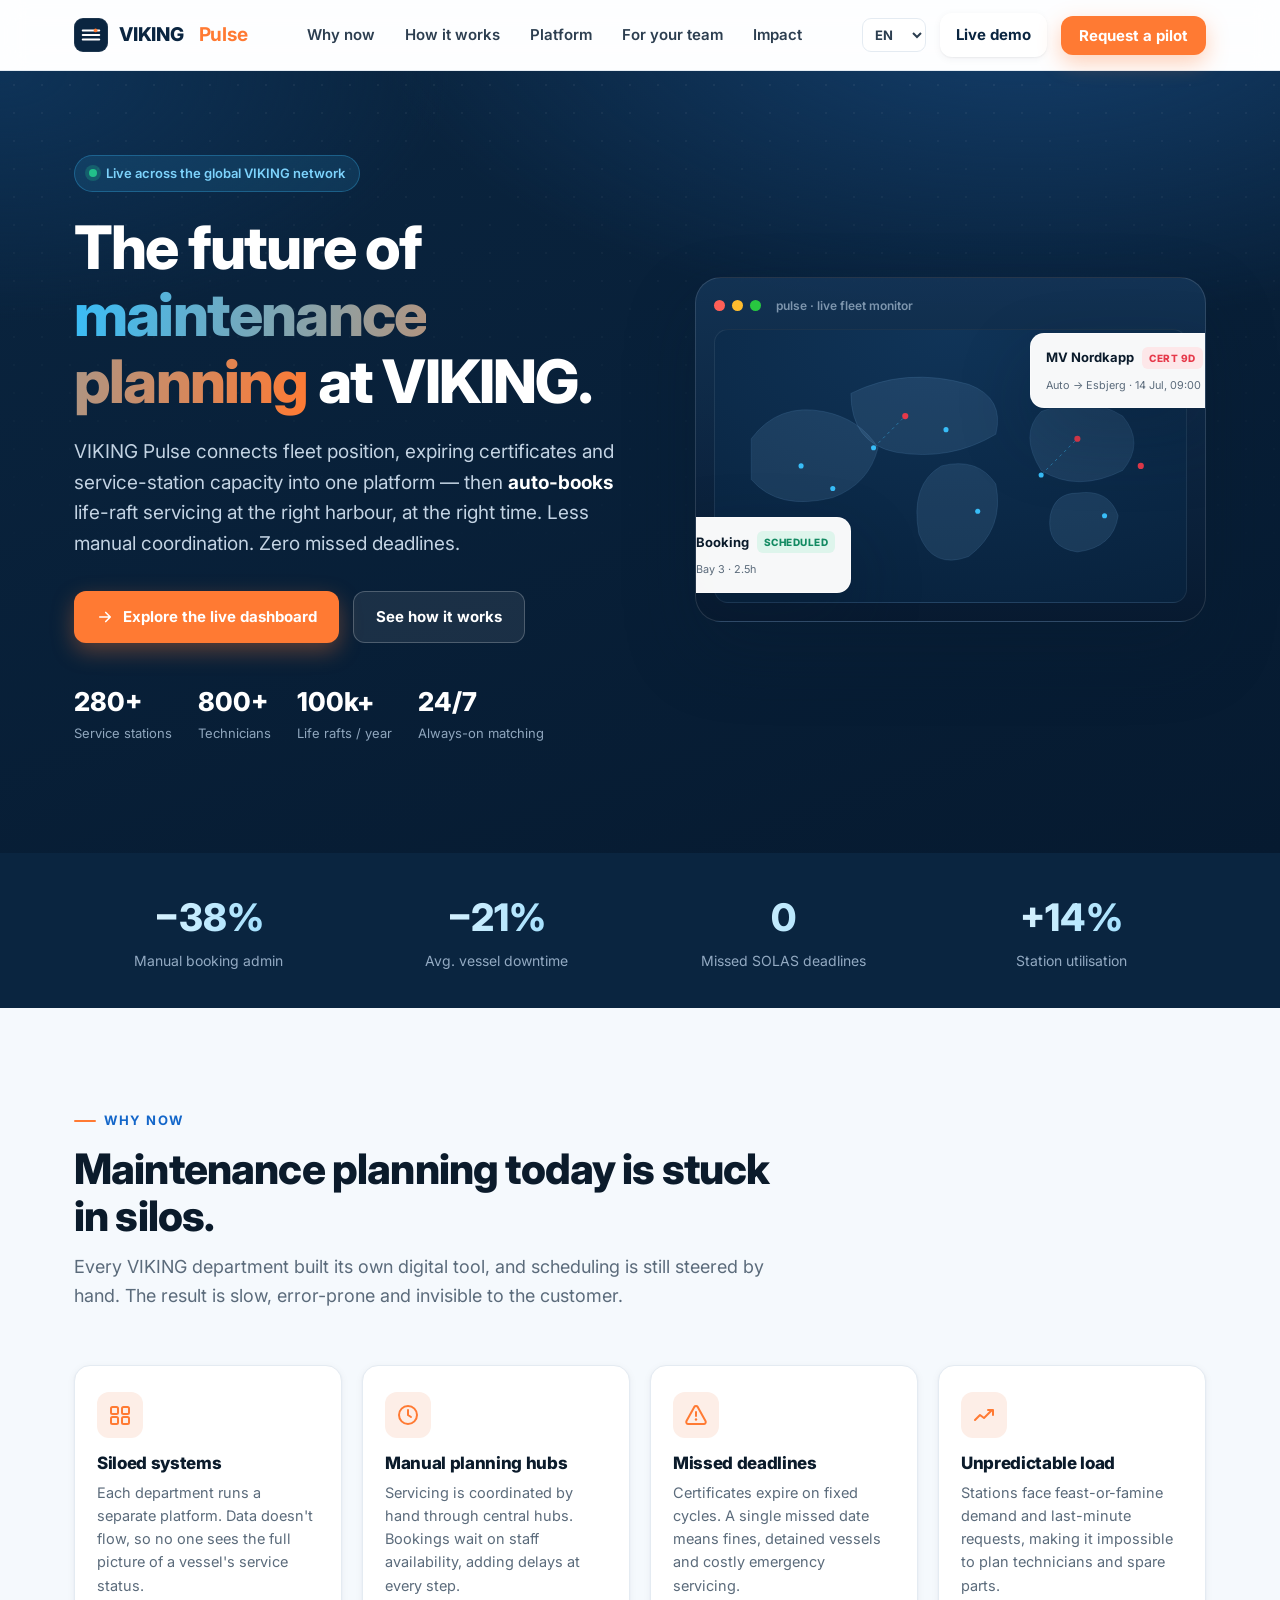
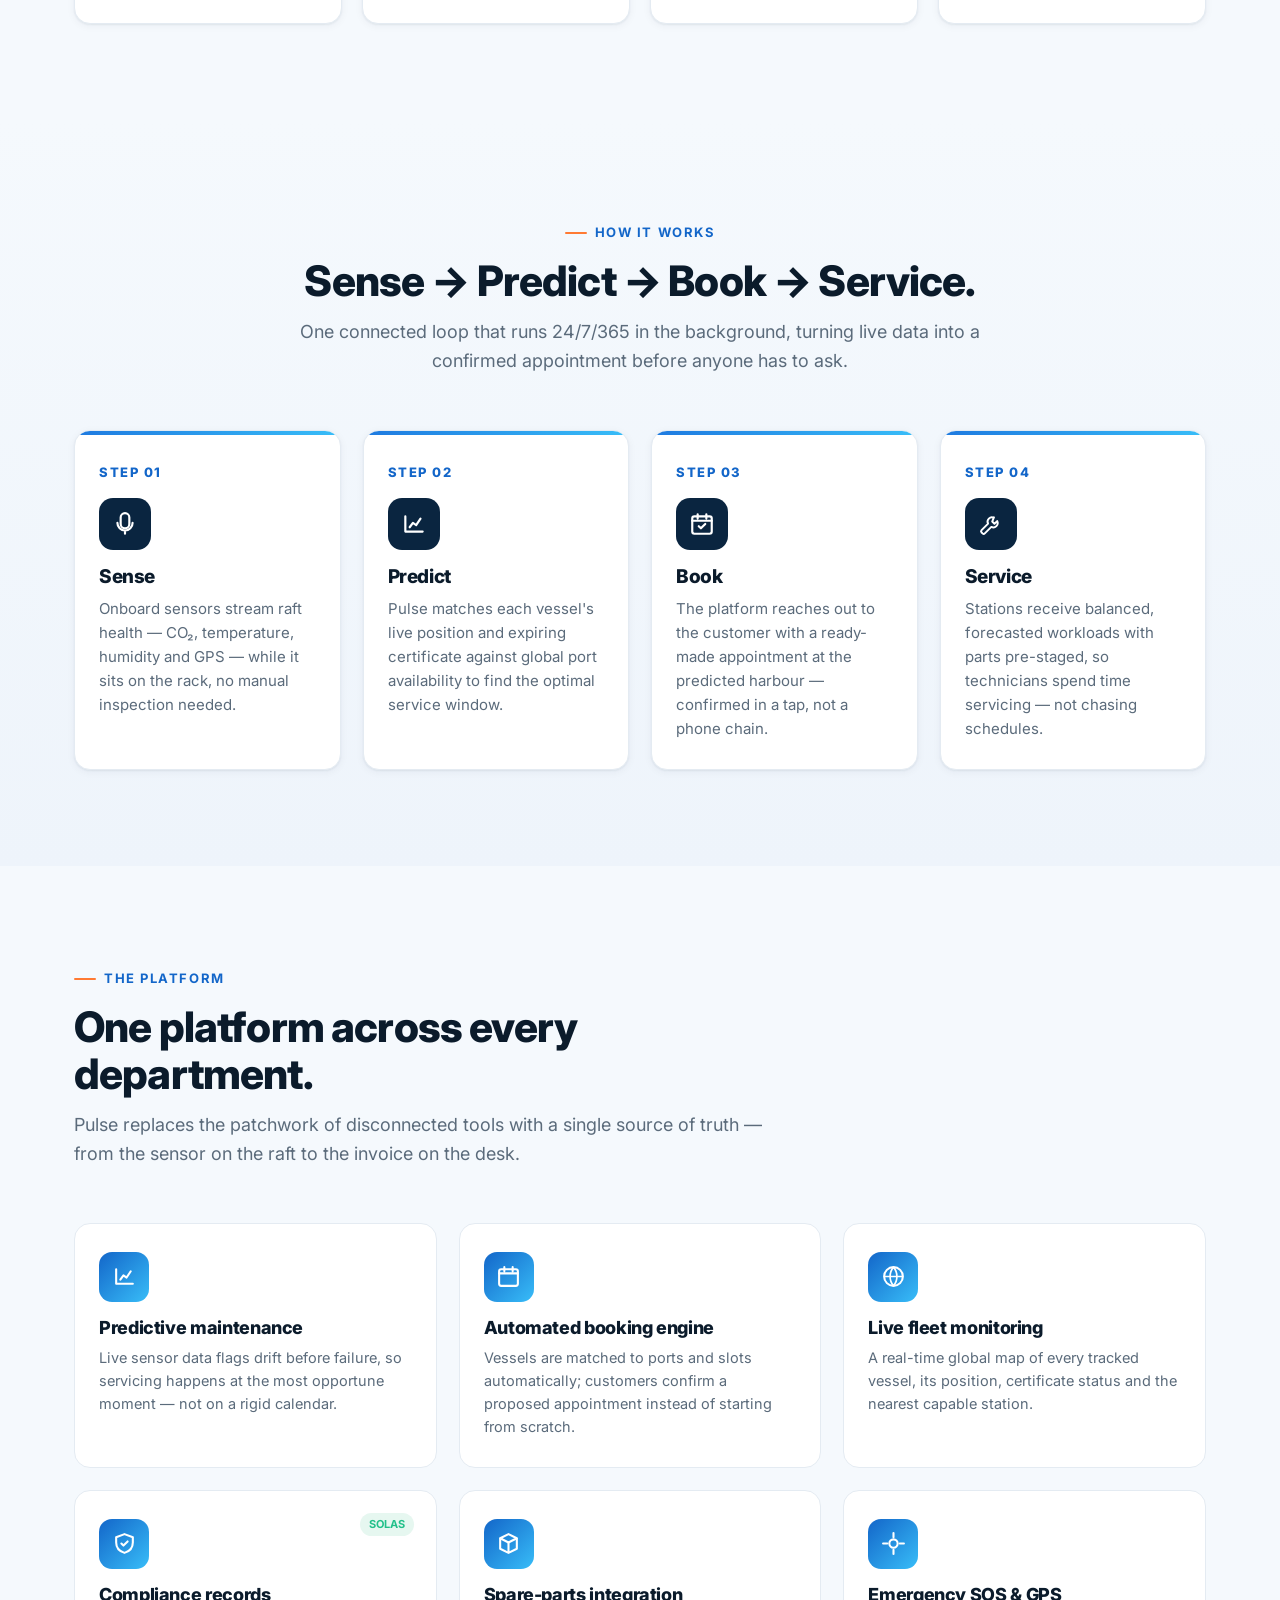
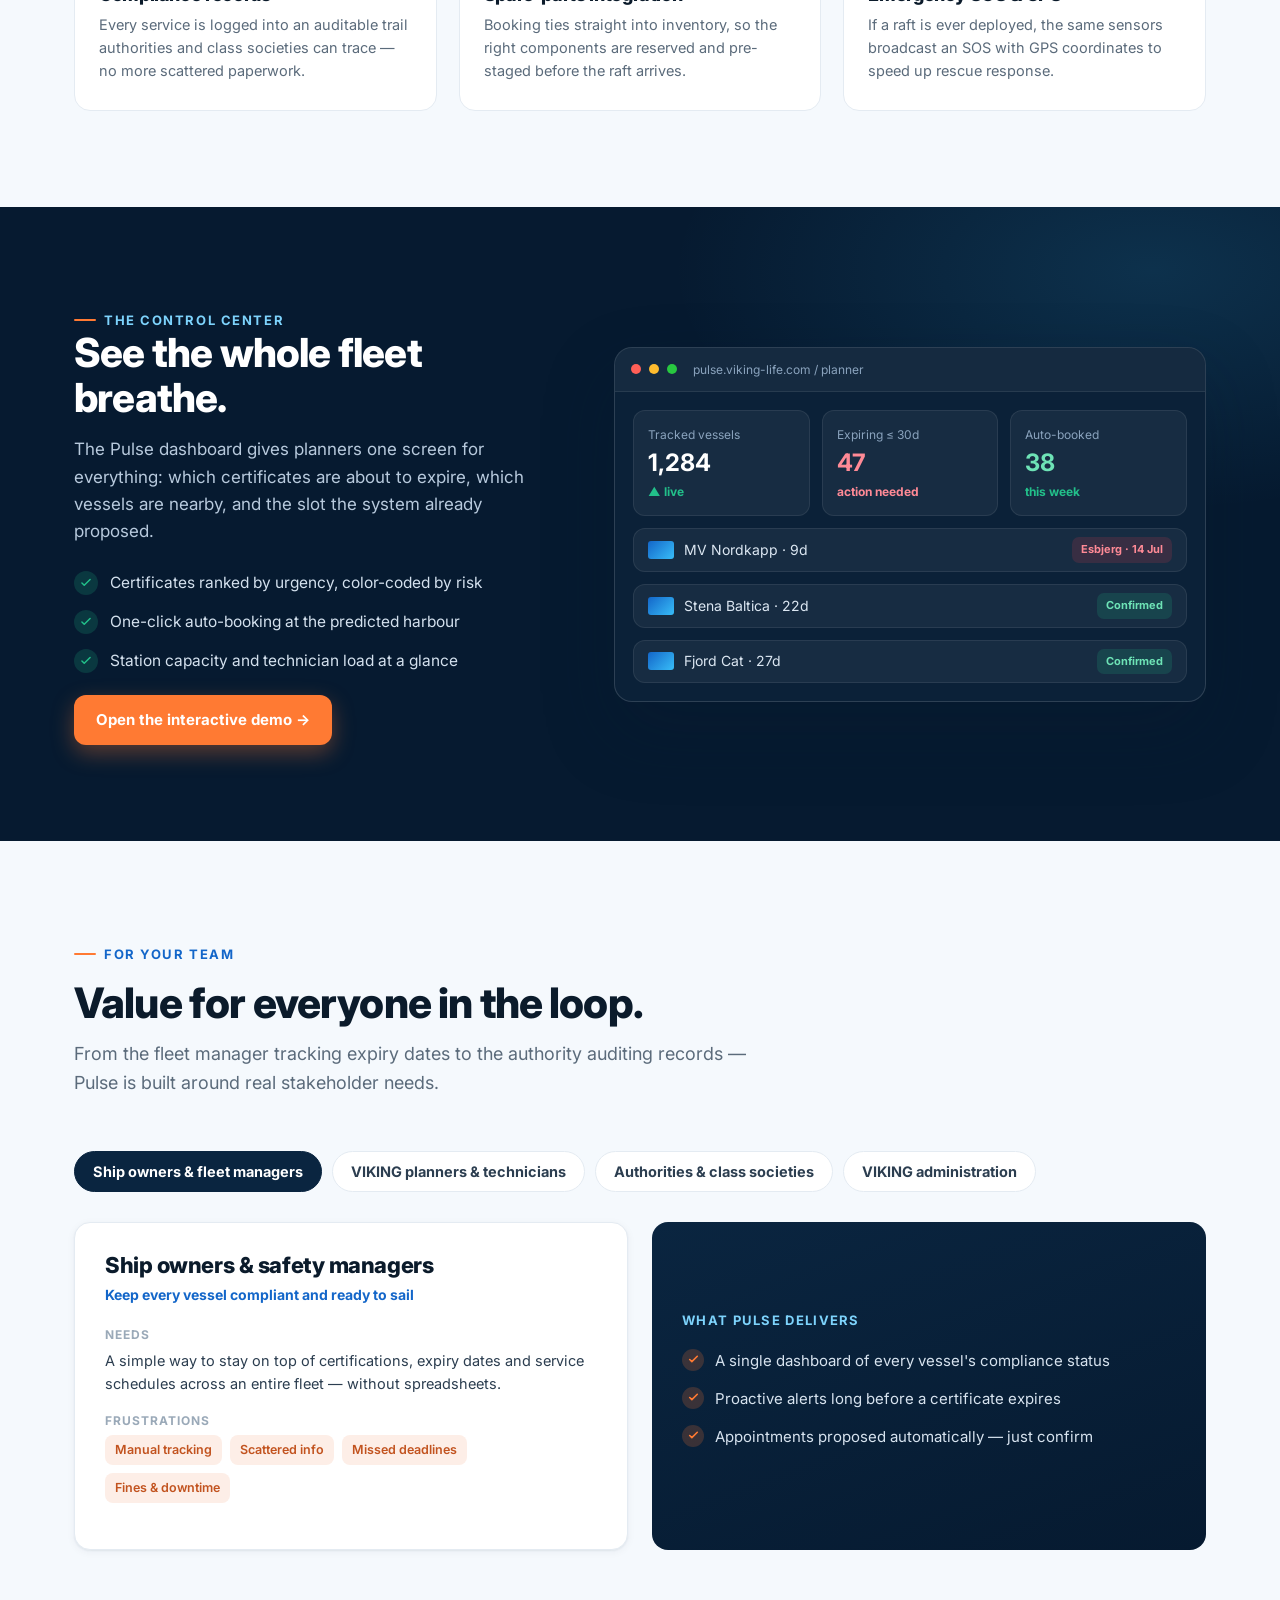
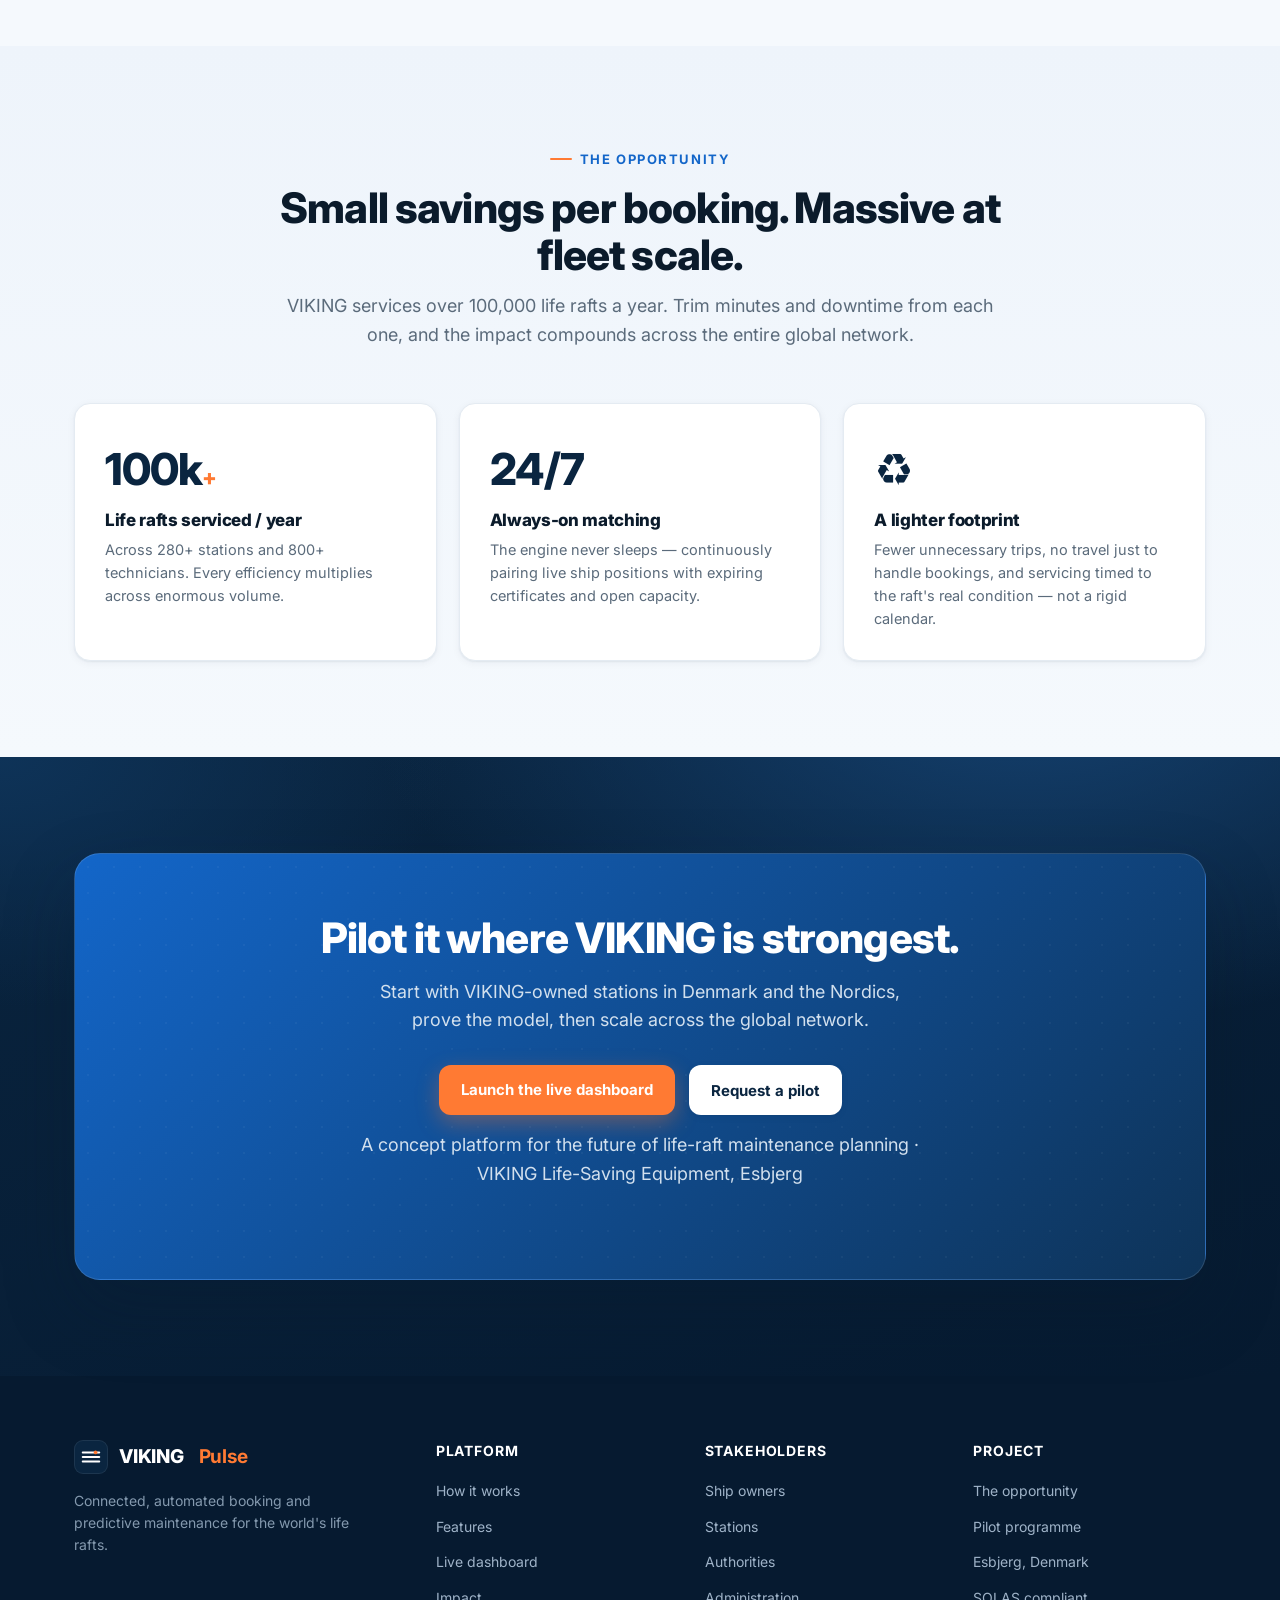
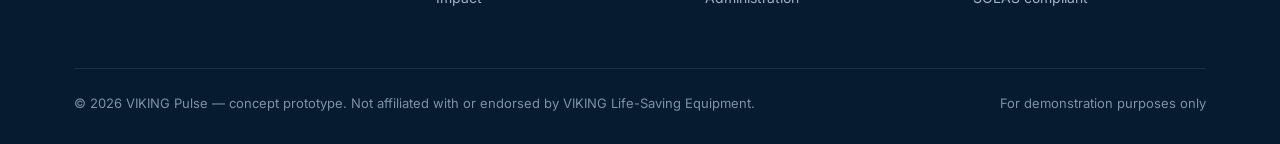
==== commit e9345ae3: "Add i18n and localize dashboard UI Introduce internationalization across the planner dashboard: add " ====
--- a/index.html
+++ b/index.html
@@ -23,17 +23,20 @@
         VIKING&nbsp;<b>Pulse</b>
       </a>
       <nav class="nav-links" id="navLinks">
-        <a href="#problem">Why now</a>
-        <a href="#how">How it works</a>
-        <a href="#features">Platform</a>
-        <a href="#stakeholders">For your team</a>
-        <a href="#impact">Impact</a>
-        <a href="dashboard.html" class="nav-menu-cta nav-menu-demo">Live demo</a>
-        <button class="btn btn-primary nav-menu-cta" data-pilot>Request a pilot</button>
+        <a href="#problem" data-i18n="nav.why">Why now</a>
+        <a href="#how" data-i18n="nav.how">How it works</a>
+        <a href="#features" data-i18n="nav.platform">Platform</a>
+        <a href="#stakeholders" data-i18n="nav.team">For your team</a>
+        <a href="#impact" data-i18n="nav.impact">Impact</a>
+        <a href="dashboard.html" class="nav-menu-cta nav-menu-demo" data-i18n="nav.demo">Live demo</a>
+        <button class="btn btn-primary nav-menu-cta" data-pilot data-i18n="nav.pilot">Request a pilot</button>
       </nav>
       <div class="nav-cta">
-        <a href="dashboard.html" class="btn btn-light" style="padding:10px 16px">Live demo</a>
-        <button class="btn btn-primary" style="padding:10px 18px" data-pilot>Request a pilot</button>
+        <select class="lang-select" aria-label="Language">
+          <option value="en">EN</option><option value="da">DA</option><option value="es">ES</option><option value="zh">中文</option><option value="ar">ع</option>
+        </select>
+        <a href="dashboard.html" class="btn btn-light" style="padding:10px 16px" data-i18n="nav.demo">Live demo</a>
+        <button class="btn btn-primary" style="padding:10px 18px" data-pilot data-i18n="nav.pilot">Request a pilot</button>
         <button class="nav-toggle" id="navToggle" aria-label="Menu">
           <svg width="26" height="26" viewBox="0 0 24 24" fill="none"><path d="M4 7h16M4 12h16M4 17h16" stroke="#0a2540" stroke-width="2.2" stroke-linecap="round"/></svg>
         </button>
@@ -45,9 +48,9 @@
   <section class="hero" id="top">
     <div class="container hero-grid">
       <div>
-        <span class="hero-badge"><span class="dot"></span> Live across the global VIKING network</span>
-        <h1>The future of <span class="grad">maintenance planning</span> at VIKING.</h1>
-        <p class="lead">
+        <span class="hero-badge"><span class="dot"></span> <span data-i18n="hero.badge">Live across the global VIKING network</span></span>
+        <h1 data-i18n-html="hero.h1">The future of <span class="grad">maintenance planning</span> at VIKING.</h1>
+        <p class="lead" data-i18n-html="hero.lead">
           VIKING Pulse connects fleet position, expiring certificates and service-station capacity into one
           platform — then <strong style="color:#fff">auto-books</strong> life-raft servicing at the right harbour,
           at the right time. Less manual coordination. Zero missed deadlines.
@@ -55,15 +58,15 @@
         <div class="hero-actions">
           <a href="dashboard.html" class="btn btn-primary">
             <svg viewBox="0 0 24 24" fill="none"><path d="M5 12h14M13 6l6 6-6 6" stroke="currentColor" stroke-width="2.2" stroke-linecap="round" stroke-linejoin="round"/></svg>
-            Explore the live dashboard
+            <span data-i18n="hero.explore">Explore the live dashboard</span>
           </a>
-          <a href="#how" class="btn btn-ghost">See how it works</a>
+          <a href="#how" class="btn btn-ghost" data-i18n="hero.seehow">See how it works</a>
         </div>
         <div class="hero-meta">
-          <div><b data-count="280" data-suffix="+">280+</b><span>Service stations</span></div>
-          <div><b data-count="800" data-suffix="+">800+</b><span>Technicians</span></div>
-          <div><b data-count="100" data-suffix="k+">100k+</b><span>Life rafts / year</span></div>
-          <div><b>24/7</b><span>Always-on matching</span></div>
+          <div><b data-count="280" data-suffix="+">280+</b><span data-i18n="hero.stat1">Service stations</span></div>
+          <div><b data-count="800" data-suffix="+">800+</b><span data-i18n="hero.stat2">Technicians</span></div>
+          <div><b data-count="100" data-suffix="k+">100k+</b><span data-i18n="hero.stat3">Life rafts / year</span></div>
+          <div><b>24/7</b><span data-i18n="hero.stat4">Always-on matching</span></div>
         </div>
       </div>
 
@@ -75,24 +78,22 @@
         </div>
         <div class="map-wrap">
           <svg viewBox="0 0 520 300" id="heroMap" aria-hidden="true">
-            <!-- stylised continents -->
             <path class="land" d="M40,120 q30,-40 80,-30 q40,8 60,40 q-10,40 -50,55 q-60,15 -90,-20 z"/>
             <path class="land" d="M150,70 q60,-30 130,-10 q40,15 30,55 q-50,30 -110,20 q-50,-10 -50,-65 z"/>
             <path class="land" d="M250,150 q40,-10 60,20 q10,50 -30,80 q-40,15 -55,-25 q-10,-55 25,-75 z"/>
             <path class="land" d="M360,90 q50,-20 90,5 q25,30 0,60 q-50,25 -90,0 q-25,-40 0,-65 z"/>
             <path class="land" d="M400,180 q35,-5 45,25 q-5,35 -45,40 q-35,-5 -30,-40 q5,-25 30,-25 z"/>
-            <!-- vessels injected by JS -->
             <g id="vesselLayer"></g>
           </svg>
         </div>
 
         <div class="float-card fc-1">
-          <div class="fc-top">MV Nordkapp <span class="tag red">Cert expires 9d</span></div>
-          <small>Auto-matched → Esbjerg · 14 Jul, 09:00</small>
+          <div class="fc-top">MV Nordkapp <span class="tag red">Cert 9d</span></div>
+          <small>Auto → Esbjerg · 14 Jul, 09:00</small>
         </div>
         <div class="float-card fc-2">
-          <div class="fc-top">Booking confirmed <span class="tag green">Scheduled</span></div>
-          <small>Technician slot reserved · bay 3 · 2.5h</small>
+          <div class="fc-top">Booking <span class="tag green">Scheduled</span></div>
+          <small>Bay 3 · 2.5h</small>
         </div>
       </div>
     </div>
@@ -101,10 +102,10 @@
   <!-- ===================== STATS STRIPE ===================== -->
   <section class="stripe">
     <div class="container stripe-grid">
-      <div class="s"><b>−38%</b><span>Manual booking admin</span></div>
-      <div class="s"><b>−21%</b><span>Avg. vessel downtime</span></div>
-      <div class="s"><b>0</b><span>Missed SOLAS deadlines</span></div>
-      <div class="s"><b>+14%</b><span>Station utilisation</span></div>
+      <div class="s"><b>−38%</b><span data-i18n="stripe.1">Manual booking admin</span></div>
+      <div class="s"><b>−21%</b><span data-i18n="stripe.2">Avg. vessel downtime</span></div>
+      <div class="s"><b>0</b><span data-i18n="stripe.3">Missed SOLAS deadlines</span></div>
+      <div class="s"><b>+14%</b><span data-i18n="stripe.4">Station utilisation</span></div>
     </div>
   </section>
 
@@ -112,30 +113,30 @@
   <section class="section" id="problem">
     <div class="container">
       <div class="section-head">
-        <span class="eyebrow">Why now</span>
-        <h2>Maintenance planning today is stuck in silos.</h2>
-        <p>Every VIKING department built its own digital tool, and scheduling is still steered by hand. The result is slow, error-prone and invisible to the customer.</p>
+        <span class="eyebrow" data-i18n="prob.eyebrow">Why now</span>
+        <h2 data-i18n="prob.h2">Maintenance planning today is stuck in silos.</h2>
+        <p data-i18n="prob.sub">Every VIKING department built its own digital tool, and scheduling is still steered by hand. The result is slow, error-prone and invisible to the customer.</p>
       </div>
       <div class="prob-grid">
         <div class="prob reveal">
           <div class="ico"><svg viewBox="0 0 24 24" fill="none"><rect x="3" y="4" width="7" height="7" rx="1.5" stroke="currentColor" stroke-width="2"/><rect x="14" y="4" width="7" height="7" rx="1.5" stroke="currentColor" stroke-width="2"/><rect x="3" y="14" width="7" height="7" rx="1.5" stroke="currentColor" stroke-width="2"/><rect x="14" y="14" width="7" height="7" rx="1.5" stroke="currentColor" stroke-width="2"/></svg></div>
-          <h3>Siloed systems</h3>
-          <p>Each department runs a separate platform. Data doesn't flow, so no one sees the full picture of a vessel's service status.</p>
+          <h3 data-i18n="prob.c1.t">Siloed systems</h3>
+          <p data-i18n="prob.c1.d">Each department runs a separate platform. Data doesn't flow, so no one sees the full picture of a vessel's service status.</p>
         </div>
         <div class="prob reveal">
           <div class="ico"><svg viewBox="0 0 24 24" fill="none"><path d="M12 7v5l3 2" stroke="currentColor" stroke-width="2" stroke-linecap="round"/><circle cx="12" cy="12" r="9" stroke="currentColor" stroke-width="2"/></svg></div>
-          <h3>Manual planning hubs</h3>
-          <p>Servicing is coordinated by hand through central hubs. Bookings wait on staff availability, adding delays at every step.</p>
+          <h3 data-i18n="prob.c2.t">Manual planning hubs</h3>
+          <p data-i18n="prob.c2.d">Servicing is coordinated by hand through central hubs. Bookings wait on staff availability, adding delays at every step.</p>
         </div>
         <div class="prob reveal">
           <div class="ico"><svg viewBox="0 0 24 24" fill="none"><path d="M12 9v4" stroke="currentColor" stroke-width="2" stroke-linecap="round"/><circle cx="12" cy="16.5" r="1.2" fill="currentColor"/><path d="M10.3 3.9 2.5 18a2 2 0 0 0 1.7 3h15.6a2 2 0 0 0 1.7-3L13.7 3.9a2 2 0 0 0-3.4 0Z" stroke="currentColor" stroke-width="2" stroke-linejoin="round"/></svg></div>
-          <h3>Missed deadlines</h3>
-          <p>Certificates expire on fixed cycles. A single missed date means fines, detained vessels and costly emergency servicing.</p>
+          <h3 data-i18n="prob.c3.t">Missed deadlines</h3>
+          <p data-i18n="prob.c3.d">Certificates expire on fixed cycles. A single missed date means fines, detained vessels and costly emergency servicing.</p>
         </div>
         <div class="prob reveal">
           <div class="ico"><svg viewBox="0 0 24 24" fill="none"><path d="M3 17l5-5 4 3 8-8" stroke="currentColor" stroke-width="2" stroke-linecap="round" stroke-linejoin="round"/><path d="M21 7v5M21 7h-5" stroke="currentColor" stroke-width="2" stroke-linecap="round" stroke-linejoin="round"/></svg></div>
-          <h3>Unpredictable load</h3>
-          <p>Stations face feast-or-famine demand and last-minute requests, making it impossible to plan technicians and spare parts.</p>
+          <h3 data-i18n="prob.c4.t">Unpredictable load</h3>
+          <p data-i18n="prob.c4.d">Stations face feast-or-famine demand and last-minute requests, making it impossible to plan technicians and spare parts.</p>
         </div>
       </div>
     </div>
@@ -145,34 +146,34 @@
   <section class="section how" id="how">
     <div class="container">
       <div class="section-head center">
-        <span class="eyebrow">How it works</span>
-        <h2>Sense → Predict → Book → Service.</h2>
-        <p>One connected loop that runs 24/7/365 in the background, turning live data into a confirmed appointment before anyone has to ask.</p>
+        <span class="eyebrow" data-i18n="how.eyebrow">How it works</span>
+        <h2 data-i18n="how.h2">Sense → Predict → Book → Service.</h2>
+        <p data-i18n="how.sub">One connected loop that runs 24/7/365 in the background, turning live data into a confirmed appointment before anyone has to ask.</p>
       </div>
       <div class="steps">
         <div class="step reveal">
-          <span class="num">STEP 01</span>
+          <span class="num" data-i18n="how.step1">STEP 01</span>
           <div class="ico"><svg viewBox="0 0 24 24" fill="none"><path d="M12 2a4 4 0 0 1 4 4v6a4 4 0 0 1-8 0V6a4 4 0 0 1 4-4Z" stroke="currentColor" stroke-width="2"/><path d="M5 11a7 7 0 0 0 14 0M12 18v3" stroke="currentColor" stroke-width="2" stroke-linecap="round"/></svg></div>
-          <h3>Sense</h3>
-          <p>Onboard sensors stream raft health — CO₂, temperature, humidity and GPS — while it sits on the rack, no manual inspection needed.</p>
+          <h3 data-i18n="how.s1.t">Sense</h3>
+          <p data-i18n="how.s1.d">Onboard sensors stream raft health — CO₂, temperature, humidity and GPS — while it sits on the rack, no manual inspection needed.</p>
         </div>
         <div class="step reveal">
-          <span class="num">STEP 02</span>
+          <span class="num" data-i18n="how.step2">STEP 02</span>
           <div class="ico"><svg viewBox="0 0 24 24" fill="none"><path d="M4 19V5m0 14h16M8 15l3-4 3 2 4-6" stroke="currentColor" stroke-width="2" stroke-linecap="round" stroke-linejoin="round"/></svg></div>
-          <h3>Predict</h3>
-          <p>Pulse matches each vessel's live position and expiring certificate against global port availability to find the optimal service window.</p>
+          <h3 data-i18n="how.s2.t">Predict</h3>
+          <p data-i18n="how.s2.d">Pulse matches each vessel's live position and expiring certificate against global port availability to find the optimal service window.</p>
         </div>
         <div class="step reveal">
-          <span class="num">STEP 03</span>
+          <span class="num" data-i18n="how.step3">STEP 03</span>
           <div class="ico"><svg viewBox="0 0 24 24" fill="none"><rect x="3" y="5" width="18" height="16" rx="2" stroke="currentColor" stroke-width="2"/><path d="M3 9h18M8 3v4M16 3v4M9 14l2 2 4-4" stroke="currentColor" stroke-width="2" stroke-linecap="round" stroke-linejoin="round"/></svg></div>
-          <h3>Book</h3>
-          <p>The platform reaches out to the customer with a ready-made appointment at the predicted harbour — confirmed in a tap, not a phone chain.</p>
+          <h3 data-i18n="how.s3.t">Book</h3>
+          <p data-i18n="how.s3.d">The platform reaches out to the customer with a ready-made appointment at the predicted harbour — confirmed in a tap, not a phone chain.</p>
         </div>
         <div class="step reveal">
-          <span class="num">STEP 04</span>
+          <span class="num" data-i18n="how.step4">STEP 04</span>
           <div class="ico"><svg viewBox="0 0 24 24" fill="none"><path d="M14.7 6.3a4 4 0 0 0-5.4 5.4l-6 6a1.5 1.5 0 0 0 0 2.1l.9.9a1.5 1.5 0 0 0 2.1 0l6-6a4 4 0 0 0 5.4-5.4l-2.5 2.5-2.1-2.1 1.6-3.9Z" stroke="currentColor" stroke-width="1.8" stroke-linejoin="round"/></svg></div>
-          <h3>Service</h3>
-          <p>Stations receive balanced, forecasted workloads with parts pre-staged, so technicians spend time servicing — not chasing schedules.</p>
+          <h3 data-i18n="how.s4.t">Service</h3>
+          <p data-i18n="how.s4.d">Stations receive balanced, forecasted workloads with parts pre-staged, so technicians spend time servicing — not chasing schedules.</p>
         </div>
       </div>
     </div>
@@ -182,41 +183,41 @@
   <section class="section" id="features">
     <div class="container">
       <div class="section-head">
-        <span class="eyebrow">The platform</span>
-        <h2>One platform across every department.</h2>
-        <p>Pulse replaces the patchwork of disconnected tools with a single source of truth — from the sensor on the raft to the invoice on the desk.</p>
+        <span class="eyebrow" data-i18n="feat.eyebrow">The platform</span>
+        <h2 data-i18n="feat.h2">One platform across every department.</h2>
+        <p data-i18n="feat.sub">Pulse replaces the patchwork of disconnected tools with a single source of truth — from the sensor on the raft to the invoice on the desk.</p>
       </div>
       <div class="feat-grid">
         <div class="feat reveal">
           <div class="ico"><svg viewBox="0 0 24 24" fill="none"><path d="M4 19V5m0 14h16M8 15l3-4 3 2 4-6" stroke="currentColor" stroke-width="2" stroke-linecap="round" stroke-linejoin="round"/></svg></div>
-          <h3>Predictive maintenance</h3>
-          <p>Live sensor data flags drift before failure, so servicing happens at the most opportune moment — not on a rigid calendar.</p>
+          <h3 data-i18n="feat.f1.t">Predictive maintenance</h3>
+          <p data-i18n="feat.f1.d">Live sensor data flags drift before failure, so servicing happens at the most opportune moment — not on a rigid calendar.</p>
         </div>
         <div class="feat reveal">
           <div class="ico"><svg viewBox="0 0 24 24" fill="none"><rect x="3" y="5" width="18" height="16" rx="2" stroke="currentColor" stroke-width="2"/><path d="M3 9h18M8 3v4M16 3v4" stroke="currentColor" stroke-width="2" stroke-linecap="round"/></svg></div>
-          <h3>Automated booking engine</h3>
-          <p>Vessels are matched to ports and slots automatically; customers confirm a proposed appointment instead of starting from scratch.</p>
+          <h3 data-i18n="feat.f2.t">Automated booking engine</h3>
+          <p data-i18n="feat.f2.d">Vessels are matched to ports and slots automatically; customers confirm a proposed appointment instead of starting from scratch.</p>
         </div>
         <div class="feat reveal">
           <div class="ico"><svg viewBox="0 0 24 24" fill="none"><circle cx="12" cy="12" r="9" stroke="currentColor" stroke-width="2"/><path d="M3 12h18M12 3a14 14 0 0 1 0 18M12 3a14 14 0 0 0 0 18" stroke="currentColor" stroke-width="1.6"/></svg></div>
-          <h3>Live fleet monitoring</h3>
-          <p>A real-time global map of every tracked vessel, its position, certificate status and the nearest capable station.</p>
+          <h3 data-i18n="feat.f3.t">Live fleet monitoring</h3>
+          <p data-i18n="feat.f3.d">A real-time global map of every tracked vessel, its position, certificate status and the nearest capable station.</p>
         </div>
         <div class="feat reveal">
           <span class="chip">SOLAS</span>
           <div class="ico"><svg viewBox="0 0 24 24" fill="none"><path d="M12 3l8 3v5c0 5-3.4 8.6-8 10-4.6-1.4-8-5-8-10V6l8-3Z" stroke="currentColor" stroke-width="2" stroke-linejoin="round"/><path d="M9 12l2 2 4-4" stroke="currentColor" stroke-width="2" stroke-linecap="round" stroke-linejoin="round"/></svg></div>
-          <h3>Compliance records</h3>
-          <p>Every service is logged into an auditable trail authorities and class societies can trace — no more scattered paperwork.</p>
+          <h3 data-i18n="feat.f4.t">Compliance records</h3>
+          <p data-i18n="feat.f4.d">Every service is logged into an auditable trail authorities and class societies can trace — no more scattered paperwork.</p>
         </div>
         <div class="feat reveal">
           <div class="ico"><svg viewBox="0 0 24 24" fill="none"><path d="M20 7 12 3 4 7l8 4 8-4Z" stroke="currentColor" stroke-width="2" stroke-linejoin="round"/><path d="M4 7v10l8 4 8-4V7M12 11v10" stroke="currentColor" stroke-width="2" stroke-linejoin="round"/></svg></div>
-          <h3>Spare-parts integration</h3>
-          <p>Booking ties straight into inventory, so the right components are reserved and pre-staged before the raft arrives.</p>
+          <h3 data-i18n="feat.f5.t">Spare-parts integration</h3>
+          <p data-i18n="feat.f5.d">Booking ties straight into inventory, so the right components are reserved and pre-staged before the raft arrives.</p>
         </div>
         <div class="feat reveal">
           <div class="ico"><svg viewBox="0 0 24 24" fill="none"><path d="M12 2v4M12 18v4M2 12h4M18 12h4" stroke="currentColor" stroke-width="2" stroke-linecap="round"/><circle cx="12" cy="12" r="4" stroke="currentColor" stroke-width="2"/></svg></div>
-          <h3>Emergency SOS &amp; GPS</h3>
-          <p>If a raft is ever deployed, the same sensors broadcast an SOS with GPS coordinates to speed up rescue response.</p>
+          <h3 data-i18n="feat.f6.t">Emergency SOS &amp; GPS</h3>
+          <p data-i18n="feat.f6.d">If a raft is ever deployed, the same sensors broadcast an SOS with GPS coordinates to speed up rescue response.</p>
         </div>
       </div>
     </div>
@@ -226,15 +227,15 @@
   <section class="section showcase">
     <div class="container grid">
       <div class="reveal">
-        <span class="eyebrow" style="color:var(--cyan-300)">The control center</span>
-        <h2>See the whole fleet breathe.</h2>
-        <p>The Pulse dashboard gives planners one screen for everything: which certificates are about to expire, which vessels are nearby, and the slot the system already proposed.</p>
+        <span class="eyebrow" style="color:var(--cyan-300)" data-i18n="show.eyebrow">The control center</span>
+        <h2 data-i18n="show.h2">See the whole fleet breathe.</h2>
+        <p data-i18n="show.sub">The Pulse dashboard gives planners one screen for everything: which certificates are about to expire, which vessels are nearby, and the slot the system already proposed.</p>
         <ul class="feature-list">
-          <li><span class="tick"><svg viewBox="0 0 24 24" fill="none"><path d="M5 12l4 4 10-10" stroke="currentColor" stroke-width="2.5" stroke-linecap="round" stroke-linejoin="round"/></svg></span> Certificates ranked by urgency, color-coded by risk</li>
-          <li><span class="tick"><svg viewBox="0 0 24 24" fill="none"><path d="M5 12l4 4 10-10" stroke="currentColor" stroke-width="2.5" stroke-linecap="round" stroke-linejoin="round"/></svg></span> One-click auto-booking at the predicted harbour</li>
-          <li><span class="tick"><svg viewBox="0 0 24 24" fill="none"><path d="M5 12l4 4 10-10" stroke="currentColor" stroke-width="2.5" stroke-linecap="round" stroke-linejoin="round"/></svg></span> Station capacity and technician load at a glance</li>
+          <li><span class="tick"><svg viewBox="0 0 24 24" fill="none"><path d="M5 12l4 4 10-10" stroke="currentColor" stroke-width="2.5" stroke-linecap="round" stroke-linejoin="round"/></svg></span> <span data-i18n="show.li1">Certificates ranked by urgency, color-coded by risk</span></li>
+          <li><span class="tick"><svg viewBox="0 0 24 24" fill="none"><path d="M5 12l4 4 10-10" stroke="currentColor" stroke-width="2.5" stroke-linecap="round" stroke-linejoin="round"/></svg></span> <span data-i18n="show.li2">One-click auto-booking at the predicted harbour</span></li>
+          <li><span class="tick"><svg viewBox="0 0 24 24" fill="none"><path d="M5 12l4 4 10-10" stroke="currentColor" stroke-width="2.5" stroke-linecap="round" stroke-linejoin="round"/></svg></span> <span data-i18n="show.li3">Station capacity and technician load at a glance</span></li>
         </ul>
-        <a href="dashboard.html" class="btn btn-primary" style="margin-top:8px">Open the interactive demo →</a>
+        <a href="dashboard.html" class="btn btn-primary" style="margin-top:8px" data-i18n="show.cta">Open the interactive demo →</a>
       </div>
       <div class="preview-frame reveal">
         <div class="preview-top"><i></i><i></i><i></i><span>pulse.viking-life.com / planner</span></div>
@@ -242,9 +243,9 @@
           <div class="pv-kpi"><span>Tracked vessels</span><b>1,284</b><span class="up">▲ live</span></div>
           <div class="pv-kpi"><span>Expiring ≤ 30d</span><b style="color:#ff8a96">47</b><span class="up" style="color:#ff8a96">action needed</span></div>
           <div class="pv-kpi"><span>Auto-booked</span><b style="color:#6ee3b6">38</b><span class="up">this week</span></div>
-          <div class="pv-row"><div class="l"><span class="flag"></span> MV Nordkapp · 9d to expiry</div><span class="mini-tag r">Esbjerg · 14 Jul</span></div>
-          <div class="pv-row"><div class="l"><span class="flag"></span> Stena Baltica · 22d to expiry</div><span class="mini-tag g">Confirmed</span></div>
-          <div class="pv-row"><div class="l"><span class="flag"></span> Fjord Cat · 27d to expiry</div><span class="mini-tag g">Confirmed</span></div>
+          <div class="pv-row"><div class="l"><span class="flag"></span> MV Nordkapp · 9d</div><span class="mini-tag r">Esbjerg · 14 Jul</span></div>
+          <div class="pv-row"><div class="l"><span class="flag"></span> Stena Baltica · 22d</div><span class="mini-tag g">Confirmed</span></div>
+          <div class="pv-row"><div class="l"><span class="flag"></span> Fjord Cat · 27d</div><span class="mini-tag g">Confirmed</span></div>
         </div>
       </div>
     </div>
@@ -254,90 +255,90 @@
   <section class="section" id="stakeholders">
     <div class="container">
       <div class="section-head">
-        <span class="eyebrow">For your team</span>
-        <h2>Value for everyone in the loop.</h2>
-        <p>From the fleet manager tracking expiry dates to the authority auditing records — Pulse is built around real stakeholder needs.</p>
+        <span class="eyebrow" data-i18n="stake.eyebrow">For your team</span>
+        <h2 data-i18n="stake.h2">Value for everyone in the loop.</h2>
+        <p data-i18n="stake.sub">From the fleet manager tracking expiry dates to the authority auditing records — Pulse is built around real stakeholder needs.</p>
       </div>
 
       <div class="tabs" id="tabs">
-        <button class="tab-btn active" data-tab="owners">Ship owners &amp; fleet managers</button>
-        <button class="tab-btn" data-tab="stations">VIKING planners &amp; technicians</button>
-        <button class="tab-btn" data-tab="auth">Authorities &amp; class societies</button>
-        <button class="tab-btn" data-tab="admin">VIKING administration</button>
+        <button class="tab-btn active" data-tab="owners" data-i18n="stake.tab1">Ship owners &amp; fleet managers</button>
+        <button class="tab-btn" data-tab="stations" data-i18n="stake.tab2">VIKING planners &amp; technicians</button>
+        <button class="tab-btn" data-tab="auth" data-i18n="stake.tab3">Authorities &amp; class societies</button>
+        <button class="tab-btn" data-tab="admin" data-i18n="stake.tab4">VIKING administration</button>
       </div>
 
       <div class="tab-panel active" data-panel="owners">
         <div class="persona">
-          <h3>Ship owners &amp; safety managers</h3>
-          <span class="role">Keep every vessel compliant and ready to sail</span>
-          <div class="block"><h4>Needs</h4><p>A simple way to stay on top of certifications, expiry dates and service schedules across an entire fleet — without spreadsheets.</p></div>
-          <div class="block"><h4>Frustrations</h4>
-            <div class="pains"><span>Manual tracking</span><span>Scattered info</span><span>Missed deadlines</span><span>Fines &amp; downtime</span></div>
+          <h3 data-i18n="stake.p1.title">Ship owners &amp; safety managers</h3>
+          <span class="role" data-i18n="stake.p1.role">Keep every vessel compliant and ready to sail</span>
+          <div class="block"><h4 data-i18n="stake.needs">Needs</h4><p data-i18n="stake.p1.needs">A simple way to stay on top of certifications, expiry dates and service schedules across an entire fleet — without spreadsheets.</p></div>
+          <div class="block"><h4 data-i18n="stake.frustrations">Frustrations</h4>
+            <div class="pains"><span data-i18n="stake.p1.pain1">Manual tracking</span><span data-i18n="stake.p1.pain2">Scattered info</span><span data-i18n="stake.p1.pain3">Missed deadlines</span><span data-i18n="stake.p1.pain4">Fines &amp; downtime</span></div>
           </div>
         </div>
         <div class="value-card">
-          <h4>What Pulse delivers</h4>
-          <ul>
-            <li><span class="tick"><svg viewBox="0 0 24 24" fill="none"><path d="M5 12l4 4 10-10" stroke="currentColor" stroke-width="3" stroke-linecap="round" stroke-linejoin="round"/></svg></span> A single dashboard of every vessel's compliance status</li>
-            <li><span class="tick"><svg viewBox="0 0 24 24" fill="none"><path d="M5 12l4 4 10-10" stroke="currentColor" stroke-width="3" stroke-linecap="round" stroke-linejoin="round"/></svg></span> Proactive alerts long before a certificate expires</li>
-            <li><span class="tick"><svg viewBox="0 0 24 24" fill="none"><path d="M5 12l4 4 10-10" stroke="currentColor" stroke-width="3" stroke-linecap="round" stroke-linejoin="round"/></svg></span> Appointments proposed automatically — just confirm</li>
+          <h4 data-i18n="stake.delivers">What Pulse delivers</h4>
+          <ul>
+            <li><span class="tick"><svg viewBox="0 0 24 24" fill="none"><path d="M5 12l4 4 10-10" stroke="currentColor" stroke-width="3" stroke-linecap="round" stroke-linejoin="round"/></svg></span> <span data-i18n="stake.p1.v1">A single dashboard of every vessel's compliance status</span></li>
+            <li><span class="tick"><svg viewBox="0 0 24 24" fill="none"><path d="M5 12l4 4 10-10" stroke="currentColor" stroke-width="3" stroke-linecap="round" stroke-linejoin="round"/></svg></span> <span data-i18n="stake.p1.v2">Proactive alerts long before a certificate expires</span></li>
+            <li><span class="tick"><svg viewBox="0 0 24 24" fill="none"><path d="M5 12l4 4 10-10" stroke="currentColor" stroke-width="3" stroke-linecap="round" stroke-linejoin="round"/></svg></span> <span data-i18n="stake.p1.v3">Appointments proposed automatically — just confirm</span></li>
           </ul>
         </div>
       </div>
 
       <div class="tab-panel" data-panel="stations">
         <div class="persona">
-          <h3>Station planners &amp; technicians</h3>
-          <span class="role">Plan and perform life-raft servicing</span>
-          <div class="block"><h4>Needs</h4><p>Accurate forecasts of workload and incoming demand so technicians and spare parts can be allocated efficiently.</p></div>
-          <div class="block"><h4>Frustrations</h4>
-            <div class="pains"><span>Unpredictable bookings</span><span>Last-minute requests</span><span>No-shows</span><span>Idle capacity</span></div>
+          <h3 data-i18n="stake.p2.title">Station planners &amp; technicians</h3>
+          <span class="role" data-i18n="stake.p2.role">Plan and perform life-raft servicing</span>
+          <div class="block"><h4 data-i18n="stake.needs">Needs</h4><p data-i18n="stake.p2.needs">Accurate forecasts of workload and incoming demand so technicians and spare parts can be allocated efficiently.</p></div>
+          <div class="block"><h4 data-i18n="stake.frustrations">Frustrations</h4>
+            <div class="pains"><span data-i18n="stake.p2.pain1">Unpredictable bookings</span><span data-i18n="stake.p2.pain2">Last-minute requests</span><span data-i18n="stake.p2.pain3">No-shows</span><span data-i18n="stake.p2.pain4">Idle capacity</span></div>
           </div>
         </div>
         <div class="value-card">
-          <h4>What Pulse delivers</h4>
-          <ul>
-            <li><span class="tick"><svg viewBox="0 0 24 24" fill="none"><path d="M5 12l4 4 10-10" stroke="currentColor" stroke-width="3" stroke-linecap="round" stroke-linejoin="round"/></svg></span> Demand forecasts that smooth out feast-or-famine weeks</li>
-            <li><span class="tick"><svg viewBox="0 0 24 24" fill="none"><path d="M5 12l4 4 10-10" stroke="currentColor" stroke-width="3" stroke-linecap="round" stroke-linejoin="round"/></svg></span> Balanced technician workloads, planned days ahead</li>
-            <li><span class="tick"><svg viewBox="0 0 24 24" fill="none"><path d="M5 12l4 4 10-10" stroke="currentColor" stroke-width="3" stroke-linecap="round" stroke-linejoin="round"/></svg></span> Parts auto-reserved the moment a booking lands</li>
+          <h4 data-i18n="stake.delivers">What Pulse delivers</h4>
+          <ul>
+            <li><span class="tick"><svg viewBox="0 0 24 24" fill="none"><path d="M5 12l4 4 10-10" stroke="currentColor" stroke-width="3" stroke-linecap="round" stroke-linejoin="round"/></svg></span> <span data-i18n="stake.p2.v1">Demand forecasts that smooth out feast-or-famine weeks</span></li>
+            <li><span class="tick"><svg viewBox="0 0 24 24" fill="none"><path d="M5 12l4 4 10-10" stroke="currentColor" stroke-width="3" stroke-linecap="round" stroke-linejoin="round"/></svg></span> <span data-i18n="stake.p2.v2">Balanced technician workloads, planned days ahead</span></li>
+            <li><span class="tick"><svg viewBox="0 0 24 24" fill="none"><path d="M5 12l4 4 10-10" stroke="currentColor" stroke-width="3" stroke-linecap="round" stroke-linejoin="round"/></svg></span> <span data-i18n="stake.p2.v3">Parts auto-reserved the moment a booking lands</span></li>
           </ul>
         </div>
       </div>
 
       <div class="tab-panel" data-panel="auth">
         <div class="persona">
-          <h3>Authorities &amp; class societies</h3>
-          <span class="role">Verify SOLAS and maritime safety compliance</span>
-          <div class="block"><h4>Needs</h4><p>Transparent, accurate and auditable servicing records that can be traced for any vessel at any time.</p></div>
-          <div class="block"><h4>Frustrations</h4>
-            <div class="pains"><span>Incomplete docs</span><span>Hard to trace history</span><span>Paper trails</span></div>
+          <h3 data-i18n="stake.p3.title">Authorities &amp; class societies</h3>
+          <span class="role" data-i18n="stake.p3.role">Verify SOLAS and maritime safety compliance</span>
+          <div class="block"><h4 data-i18n="stake.needs">Needs</h4><p data-i18n="stake.p3.needs">Transparent, accurate and auditable servicing records that can be traced for any vessel at any time.</p></div>
+          <div class="block"><h4 data-i18n="stake.frustrations">Frustrations</h4>
+            <div class="pains"><span data-i18n="stake.p3.pain1">Incomplete docs</span><span data-i18n="stake.p3.pain2">Hard to trace history</span><span data-i18n="stake.p3.pain3">Paper trails</span></div>
           </div>
         </div>
         <div class="value-card">
-          <h4>What Pulse delivers</h4>
-          <ul>
-            <li><span class="tick"><svg viewBox="0 0 24 24" fill="none"><path d="M5 12l4 4 10-10" stroke="currentColor" stroke-width="3" stroke-linecap="round" stroke-linejoin="round"/></svg></span> A complete, tamper-evident service history per raft</li>
-            <li><span class="tick"><svg viewBox="0 0 24 24" fill="none"><path d="M5 12l4 4 10-10" stroke="currentColor" stroke-width="3" stroke-linecap="round" stroke-linejoin="round"/></svg></span> Instant, exportable compliance reports</li>
-            <li><span class="tick"><svg viewBox="0 0 24 24" fill="none"><path d="M5 12l4 4 10-10" stroke="currentColor" stroke-width="3" stroke-linecap="round" stroke-linejoin="round"/></svg></span> Full traceability from sensor reading to certificate</li>
+          <h4 data-i18n="stake.delivers">What Pulse delivers</h4>
+          <ul>
+            <li><span class="tick"><svg viewBox="0 0 24 24" fill="none"><path d="M5 12l4 4 10-10" stroke="currentColor" stroke-width="3" stroke-linecap="round" stroke-linejoin="round"/></svg></span> <span data-i18n="stake.p3.v1">A complete, tamper-evident service history per raft</span></li>
+            <li><span class="tick"><svg viewBox="0 0 24 24" fill="none"><path d="M5 12l4 4 10-10" stroke="currentColor" stroke-width="3" stroke-linecap="round" stroke-linejoin="round"/></svg></span> <span data-i18n="stake.p3.v2">Instant, exportable compliance reports</span></li>
+            <li><span class="tick"><svg viewBox="0 0 24 24" fill="none"><path d="M5 12l4 4 10-10" stroke="currentColor" stroke-width="3" stroke-linecap="round" stroke-linejoin="round"/></svg></span> <span data-i18n="stake.p3.v3">Full traceability from sensor reading to certificate</span></li>
           </ul>
         </div>
       </div>
 
       <div class="tab-panel" data-panel="admin">
         <div class="persona">
-          <h3>VIKING administration</h3>
-          <span class="role">Run the servicing business efficiently</span>
-          <div class="block"><h4>Needs</h4><p>Better forecasting, higher resource utilisation, stronger customer retention and stable, predictable revenue.</p></div>
-          <div class="block"><h4>Frustrations</h4>
-            <div class="pains"><span>Inefficient scheduling</span><span>Underused capacity</span><span>Missed opportunities</span></div>
+          <h3 data-i18n="stake.p4.title">VIKING administration</h3>
+          <span class="role" data-i18n="stake.p4.role">Run the servicing business efficiently</span>
+          <div class="block"><h4 data-i18n="stake.needs">Needs</h4><p data-i18n="stake.p4.needs">Better forecasting, higher resource utilisation, stronger customer retention and stable, predictable revenue.</p></div>
+          <div class="block"><h4 data-i18n="stake.frustrations">Frustrations</h4>
+            <div class="pains"><span data-i18n="stake.p4.pain1">Inefficient scheduling</span><span data-i18n="stake.p4.pain2">Underused capacity</span><span data-i18n="stake.p4.pain3">Missed opportunities</span></div>
           </div>
         </div>
         <div class="value-card">
-          <h4>What Pulse delivers</h4>
-          <ul>
-            <li><span class="tick"><svg viewBox="0 0 24 24" fill="none"><path d="M5 12l4 4 10-10" stroke="currentColor" stroke-width="3" stroke-linecap="round" stroke-linejoin="round"/></svg></span> One connected platform replacing siloed tools</li>
-            <li><span class="tick"><svg viewBox="0 0 24 24" fill="none"><path d="M5 12l4 4 10-10" stroke="currentColor" stroke-width="3" stroke-linecap="round" stroke-linejoin="round"/></svg></span> Higher utilisation and fewer empty service bays</li>
-            <li><span class="tick"><svg viewBox="0 0 24 24" fill="none"><path d="M5 12l4 4 10-10" stroke="currentColor" stroke-width="3" stroke-linecap="round" stroke-linejoin="round"/></svg></span> Data-driven decisions across the whole network</li>
+          <h4 data-i18n="stake.delivers">What Pulse delivers</h4>
+          <ul>
+            <li><span class="tick"><svg viewBox="0 0 24 24" fill="none"><path d="M5 12l4 4 10-10" stroke="currentColor" stroke-width="3" stroke-linecap="round" stroke-linejoin="round"/></svg></span> <span data-i18n="stake.p4.v1">One connected platform replacing siloed tools</span></li>
+            <li><span class="tick"><svg viewBox="0 0 24 24" fill="none"><path d="M5 12l4 4 10-10" stroke="currentColor" stroke-width="3" stroke-linecap="round" stroke-linejoin="round"/></svg></span> <span data-i18n="stake.p4.v2">Higher utilisation and fewer empty service bays</span></li>
+            <li><span class="tick"><svg viewBox="0 0 24 24" fill="none"><path d="M5 12l4 4 10-10" stroke="currentColor" stroke-width="3" stroke-linecap="round" stroke-linejoin="round"/></svg></span> <span data-i18n="stake.p4.v3">Data-driven decisions across the whole network</span></li>
           </ul>
         </div>
       </div>
@@ -348,25 +349,25 @@
   <section class="section impact" id="impact">
     <div class="container">
       <div class="section-head center">
-        <span class="eyebrow">The opportunity</span>
-        <h2>Small savings per booking. Massive at fleet scale.</h2>
-        <p>VIKING services over 100,000 life rafts a year. Trim minutes and downtime from each one, and the impact compounds across the entire global network.</p>
+        <span class="eyebrow" data-i18n="impact.eyebrow">The opportunity</span>
+        <h2 data-i18n="impact.h2">Small savings per booking. Massive at fleet scale.</h2>
+        <p data-i18n="impact.sub">VIKING services over 100,000 life rafts a year. Trim minutes and downtime from each one, and the impact compounds across the entire global network.</p>
       </div>
       <div class="impact-grid">
         <div class="impact-card reveal">
           <div class="big">100k<small>+</small></div>
-          <h3>Life rafts serviced / year</h3>
-          <p>Across 280+ stations and 800+ technicians. Every efficiency multiplies across enormous volume.</p>
+          <h3 data-i18n="impact.c1.t">Life rafts serviced / year</h3>
+          <p data-i18n="impact.c1.d">Across 280+ stations and 800+ technicians. Every efficiency multiplies across enormous volume.</p>
         </div>
         <div class="impact-card reveal">
           <div class="big">24/7</div>
-          <h3>Always-on matching</h3>
-          <p>The engine never sleeps — continuously pairing live ship positions with expiring certificates and open capacity.</p>
+          <h3 data-i18n="impact.c2.t">Always-on matching</h3>
+          <p data-i18n="impact.c2.d">The engine never sleeps — continuously pairing live ship positions with expiring certificates and open capacity.</p>
         </div>
         <div class="impact-card reveal">
           <div class="big">♻︎</div>
-          <h3>A lighter footprint</h3>
-          <p>Fewer unnecessary trips, no travel just to handle bookings, and servicing timed to the raft's real condition — not a rigid calendar.</p>
+          <h3 data-i18n="impact.c3.t">A lighter footprint</h3>
+          <p data-i18n="impact.c3.d">Fewer unnecessary trips, no travel just to handle bookings, and servicing timed to the raft's real condition — not a rigid calendar.</p>
         </div>
       </div>
     </div>
@@ -376,13 +377,13 @@
   <section class="cta section" id="cta">
     <div class="container">
       <div class="cta-box reveal">
-        <h2>Pilot it where VIKING is strongest.</h2>
-        <p>Start with VIKING-owned stations in Denmark and the Nordics, prove the model, then scale across the global network.</p>
+        <h2 data-i18n="cta.h2">Pilot it where VIKING is strongest.</h2>
+        <p data-i18n="cta.sub">Start with VIKING-owned stations in Denmark and the Nordics, prove the model, then scale across the global network.</p>
         <div class="cta-actions">
-          <a href="dashboard.html" class="btn btn-primary">Launch the live dashboard</a>
-          <button class="btn btn-light" data-pilot>Request a pilot</button>
-        </div>
-        <p class="cta-note">A concept platform for the future of life-raft maintenance planning · VIKING Life-Saving Equipment, Esbjerg</p>
+          <a href="dashboard.html" class="btn btn-primary" data-i18n="cta.launch">Launch the live dashboard</a>
+          <button class="btn btn-light" data-pilot data-i18n="cta.pilot">Request a pilot</button>
+        </div>
+        <p class="cta-note" data-i18n="cta.note">A concept platform for the future of life-raft maintenance planning · VIKING Life-Saving Equipment, Esbjerg</p>
       </div>
     </div>
   </section>
@@ -396,39 +397,39 @@
             <span class="mark"><svg viewBox="0 0 24 24" fill="none"><path d="M3 7h18M3 12h18M3 17h18" stroke="currentColor" stroke-width="2.2" stroke-linecap="round"/><circle cx="17" cy="7" r="2" fill="#ff7a33"/></svg></span>
             VIKING&nbsp;<b style="color:var(--orange)">Pulse</b>
           </a>
-          <p>Connected, automated booking and predictive maintenance for the world's life rafts.</p>
+          <p data-i18n="footer.tagline">Connected, automated booking and predictive maintenance for the world's life rafts.</p>
         </div>
         <div>
-          <h5>Platform</h5>
-          <ul>
-            <li><a href="#how">How it works</a></li>
-            <li><a href="#features">Features</a></li>
-            <li><a href="dashboard.html">Live dashboard</a></li>
-            <li><a href="#impact">Impact</a></li>
+          <h5 data-i18n="footer.platform">Platform</h5>
+          <ul>
+            <li><a href="#how" data-i18n="footer.how">How it works</a></li>
+            <li><a href="#features" data-i18n="footer.features">Features</a></li>
+            <li><a href="dashboard.html" data-i18n="footer.dashboard">Live dashboard</a></li>
+            <li><a href="#impact" data-i18n="footer.impact">Impact</a></li>
           </ul>
         </div>
         <div>
-          <h5>Stakeholders</h5>
-          <ul>
-            <li><a href="#stakeholders">Ship owners</a></li>
-            <li><a href="#stakeholders">Stations</a></li>
-            <li><a href="#stakeholders">Authorities</a></li>
-            <li><a href="#stakeholders">Administration</a></li>
+          <h5 data-i18n="footer.stakeholders">Stakeholders</h5>
+          <ul>
+            <li><a href="#stakeholders" data-i18n="footer.owners">Ship owners</a></li>
+            <li><a href="#stakeholders" data-i18n="footer.stations">Stations</a></li>
+            <li><a href="#stakeholders" data-i18n="footer.authorities">Authorities</a></li>
+            <li><a href="#stakeholders" data-i18n="footer.admin">Administration</a></li>
           </ul>
         </div>
         <div>
-          <h5>Project</h5>
-          <ul>
-            <li><a href="#problem">The opportunity</a></li>
-            <li><a href="#cta">Pilot programme</a></li>
-            <li><a href="#top">Esbjerg, Denmark</a></li>
-            <li><a href="#top">SOLAS compliant</a></li>
+          <h5 data-i18n="footer.project">Project</h5>
+          <ul>
+            <li><a href="#problem" data-i18n="footer.opportunity">The opportunity</a></li>
+            <li><a href="#cta" data-i18n="footer.pilotprog">Pilot programme</a></li>
+            <li><a href="#top" data-i18n="footer.esbjerg">Esbjerg, Denmark</a></li>
+            <li><a href="#top" data-i18n="footer.solas">SOLAS compliant</a></li>
           </ul>
         </div>
       </div>
       <div class="footer-bottom">
-        <span>© 2026 VIKING Pulse — concept prototype. Not affiliated with or endorsed by VIKING Life-Saving Equipment.</span>
-        <span>For demonstration purposes only</span>
+        <span data-i18n="footer.copy">© 2026 VIKING Pulse — concept prototype. Not affiliated with or endorsed by VIKING Life-Saving Equipment.</span>
+        <span data-i18n="footer.demoonly">For demonstration purposes only</span>
       </div>
     </div>
   </footer>
@@ -438,48 +439,49 @@
     <div class="lm" role="dialog" aria-modal="true" aria-labelledby="pilotTitle">
       <button class="lm-x" id="pilotClose" aria-label="Close">×</button>
       <div id="pilotForm">
-        <span class="eyebrow">Pilot programme</span>
-        <h2 id="pilotTitle" style="font-size:26px;margin:10px 0 6px">Bring Pulse to your fleet.</h2>
-        <p style="color:var(--ink-500);margin-bottom:22px">Tell us about your operation and we'll scope a pilot — starting with VIKING-owned stations in Denmark &amp; the Nordics.</p>
+        <span class="eyebrow" data-i18n="pilot.eyebrow">Pilot programme</span>
+        <h2 id="pilotTitle" style="font-size:26px;margin:10px 0 6px" data-i18n="pilot.title">Bring Pulse to your fleet.</h2>
+        <p style="color:var(--ink-500);margin-bottom:22px" data-i18n="pilot.sub">Tell us about your operation and we'll scope a pilot — starting with VIKING-owned stations in Denmark &amp; the Nordics.</p>
         <form id="pilotFormEl" novalidate>
           <div class="lm-row">
-            <div class="lm-field"><label>Full name</label><input name="name" type="text" required placeholder="Jane Hansen" /></div>
-            <div class="lm-field"><label>Work email</label><input name="email" type="email" required placeholder="jane@fleet.com" /></div>
+            <div class="lm-field"><label data-i18n="pilot.name">Full name</label><input name="name" type="text" required placeholder="Jane Hansen" /></div>
+            <div class="lm-field"><label data-i18n="pilot.email">Work email</label><input name="email" type="email" required placeholder="jane@fleet.com" /></div>
           </div>
           <div class="lm-row">
-            <div class="lm-field"><label>Company</label><input name="company" type="text" required placeholder="Nordic Shipping A/S" /></div>
-            <div class="lm-field"><label>Vessels in fleet</label>
+            <div class="lm-field"><label data-i18n="pilot.company">Company</label><input name="company" type="text" required placeholder="Nordic Shipping A/S" /></div>
+            <div class="lm-field"><label data-i18n="pilot.fleetsize">Vessels in fleet</label>
               <select name="fleet">
                 <option>1–10</option><option>11–50</option><option>51–200</option><option>200+</option>
               </select></div>
           </div>
-          <div class="lm-field"><label>Primary interest</label>
+          <div class="lm-field"><label data-i18n="pilot.interest">Primary interest</label>
             <select name="interest">
-              <option>Automated booking</option>
-              <option>Predictive maintenance</option>
-              <option>SOLAS compliance &amp; records</option>
-              <option>Fleet-wide certificate tracking</option>
-              <option>Everything — full platform</option>
+              <option data-i18n="pilot.int1">Automated booking</option>
+              <option data-i18n="pilot.int2">Predictive maintenance</option>
+              <option data-i18n="pilot.int3">SOLAS compliance &amp; records</option>
+              <option data-i18n="pilot.int4">Fleet-wide certificate tracking</option>
+              <option data-i18n="pilot.int5">Everything — full platform</option>
             </select></div>
-          <div class="lm-field"><label>Anything else? (optional)</label>
-            <textarea name="notes" rows="2" placeholder="Tell us about your current process…"></textarea></div>
+          <div class="lm-field"><label data-i18n="pilot.notes">Anything else? (optional)</label>
+            <textarea name="notes" rows="2" data-i18n-ph="pilot.notesph" placeholder="Tell us about your current process…"></textarea></div>
           <p class="lm-err" id="pilotErr"></p>
-          <button class="btn btn-primary" type="submit" style="width:100%;margin-top:6px">Request pilot scoping</button>
-          <p style="font-size:12px;color:var(--ink-300);text-align:center;margin-top:12px">Demo form · submissions are saved locally in your browser, nothing is sent.</p>
+          <button class="btn btn-primary" type="submit" style="width:100%;margin-top:6px" data-i18n="pilot.submit">Request pilot scoping</button>
+          <p style="font-size:12px;color:var(--ink-300);text-align:center;margin-top:12px" data-i18n="pilot.disclaimer">Demo form · submissions are saved locally in your browser, nothing is sent.</p>
         </form>
       </div>
       <div id="pilotDone" style="display:none;text-align:center;padding:20px 0">
         <div class="lm-ring"><svg viewBox="0 0 24 24" fill="none"><path d="M5 12l4 4 10-10" stroke="currentColor" stroke-width="2.5" stroke-linecap="round" stroke-linejoin="round"/></svg></div>
-        <h2 style="font-size:24px;margin-bottom:8px">Request received 🎉</h2>
-        <p style="color:var(--ink-500)" id="pilotDoneMsg">Thanks! A VIKING Pulse specialist will be in touch to scope your pilot.</p>
+        <h2 style="font-size:24px;margin-bottom:8px" data-i18n="pilot.done">Request received 🎉</h2>
+        <p style="color:var(--ink-500)" id="pilotDoneMsg" data-i18n="pilot.donemsg">Thanks! A VIKING Pulse specialist will be in touch to scope your pilot.</p>
         <div style="display:flex;gap:12px;justify-content:center;margin-top:24px">
-          <a href="dashboard.html" class="btn btn-blue">Explore the dashboard</a>
-          <button class="btn btn-light" id="pilotDoneClose">Close</button>
+          <a href="dashboard.html" class="btn btn-blue" data-i18n="pilot.explore">Explore the dashboard</a>
+          <button class="btn btn-light" id="pilotDoneClose" data-i18n="pilot.close">Close</button>
         </div>
       </div>
     </div>
   </div>
 
+  <script src="assets/i18n.js"></script>
   <script src="assets/app.js"></script>
 </body>
 </html>
--- a/assets/styles.css
+++ b/assets/styles.css
@@ -113,7 +113,19 @@
 .nav-links a:hover { color: var(--blue-600); }
 .nav-cta { display: flex; align-items: center; gap: 14px; }
 .nav-menu-cta { display: none; } /* only shown inside the open mobile menu */
+.lang-select {
+  font: inherit; font-size: 13px; font-weight: 700; color: var(--ink-700);
+  background: #fff; border: 1px solid var(--line); border-radius: 9px;
+  padding: 7px 8px; cursor: pointer; transition: .15s;
+}
+.lang-select:hover { border-color: var(--blue-500); }
+.lang-select:focus { outline: 0; box-shadow: 0 0 0 3px rgba(30,122,224,.15); }
 .nav-toggle { display: none; background: none; border: 0; cursor: pointer; }
+
+/* ---- minimal RTL (Arabic) ---- */
+[dir="rtl"] .eyebrow::before { margin-left: 8px; margin-right: 0; }
+[dir="rtl"] .hero p.lead, [dir="rtl"] .section-head p { text-align: right; }
+[dir="rtl"] .nav-links.open { text-align: right; }
 
 /* =========================================================
    HERO
